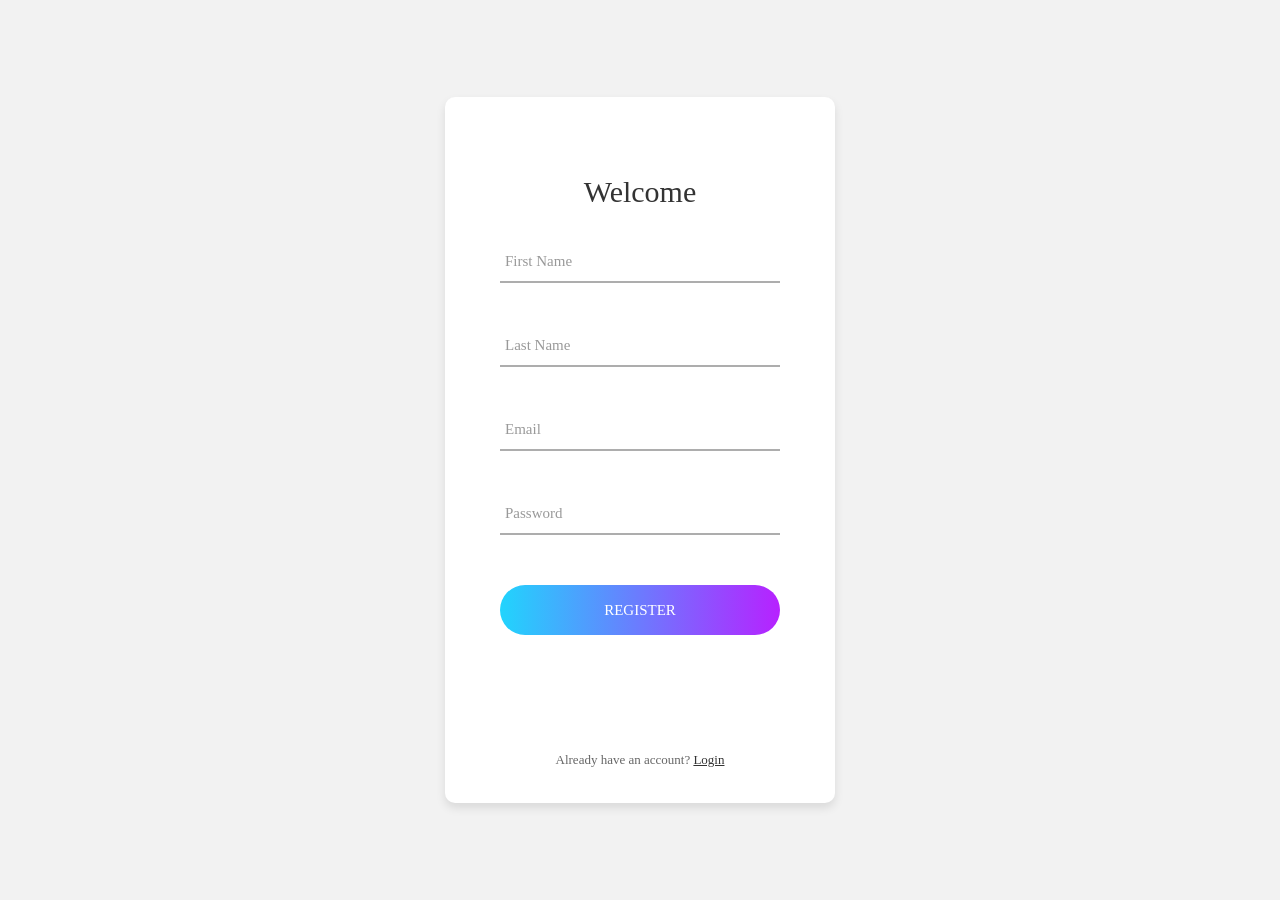
==== register.html @ 4827db9a "update" ====
<!DOCTYPE html>
<html lang="en">
<head>
	<title>Job Management System</title>
	<meta charset="UTF-8">
	<meta name="viewport" content="width=device-width, initial-scale=1">
<!--===============================================================================================-->
	<link rel="stylesheet" type="text/css" href="vendor/bootstrap/css/bootstrap.min.css">
<!--===============================================================================================-->
	<link rel="stylesheet" type="text/css" href="fonts/font-awesome-4.7.0/css/font-awesome.min.css">
<!--===============================================================================================-->
	<link rel="stylesheet" type="text/css" href="fonts/iconic/css/material-design-iconic-font.min.css">
<!--===============================================================================================-->
	<link rel="stylesheet" type="text/css" href="vendor/animate/animate.css">
<!--===============================================================================================-->	
	<link rel="stylesheet" type="text/css" href="vendor/css-hamburgers/hamburgers.min.css">
<!--===============================================================================================-->
	<link rel="stylesheet" type="text/css" href="vendor/animsition/css/animsition.min.css">
<!--===============================================================================================-->
	<link rel="stylesheet" type="text/css" href="vendor/select2/select2.min.css">
<!--===============================================================================================-->	
	<link rel="stylesheet" type="text/css" href="vendor/daterangepicker/daterangepicker.css">
<!--===============================================================================================-->
	<link rel="stylesheet" type="text/css" href="css/util.css?v=1.0">
	<link rel="stylesheet" type="text/css" href="css/main.css?v=1.0">
<!--===============================================================================================-->
</head>
<body>
	
	<div class="limiter">
		<div class="container-login100">
			<div class="wrap-login100">
				<form class="login100-form validate-form">
					<span class="login100-form-title p-b-26">
						Welcome
					</span>

                    <div class="wrap-input100 validate-input" data-validate = "Valid First Name is: John">
						<input class="input100" type="text" name="fname">
						<span class="focus-input100" data-placeholder="First Name"></span>
					</div>
                    <div class="wrap-input100 validate-input" data-validate = "Valid Last Name is: Doe">
						<input class="input100" type="text" name="lname">
						<span class="focus-input100" data-placeholder="Last Name"></span>
					</div>

					<div class="wrap-input100 validate-input" data-validate = "Valid email is: john.doe@email.com">
						<input class="input100" type="text" name="email">
						<span class="focus-input100" data-placeholder="Email"></span>
					</div>

					<div class="wrap-input100 validate-input" data-validate="Enter password">
						<span class="btn-show-pass">
							<i class="zmdi zmdi-eye"></i>
						</span>
						<input class="input100" type="password" name="pass">
						<span class="focus-input100" data-placeholder="Password"></span>
					</div>

					<div class="container-login100-form-btn">
						<div class="wrap-login100-form-btn">
							<div class="login100-form-bgbtn"></div>
							<button class="login100-form-btn">
								Register
							</button>
						</div>
					</div>

					<div class="text-center p-t-115">
						<span class="txt1">
							Already have an account?
						</span>

						<a class="txt2" href="index.html">
							Login
						</a>
					</div>
				</form>
			</div>
		</div>
	</div>
	

	<div id="dropDownSelect1"></div>
	
<!--===============================================================================================-->
	<script src="vendor/jquery/jquery-3.2.1.min.js"></script>
<!--===============================================================================================-->
	<script src="vendor/animsition/js/animsition.min.js"></script>
<!--===============================================================================================-->
	<script src="vendor/bootstrap/js/popper.js"></script>
	<script src="vendor/bootstrap/js/bootstrap.min.js"></script>
<!--===============================================================================================-->
	<script src="vendor/select2/select2.min.js"></script>
<!--===============================================================================================-->
	<script src="vendor/daterangepicker/moment.min.js"></script>
	<script src="vendor/daterangepicker/daterangepicker.js"></script>
<!--===============================================================================================-->
	<script src="vendor/countdowntime/countdowntime.js"></script>
<!--===============================================================================================-->
	<script src="js/main.js"></script>

</body>
</html>
---- css/util.css ----
/*[ FONT SIZE ]
///////////////////////////////////////////////////////////
*/
.fs-1 {font-size: 1px;}
.fs-2 {font-size: 2px;}
.fs-3 {font-size: 3px;}
.fs-4 {font-size: 4px;}
.fs-5 {font-size: 5px;}
.fs-6 {font-size: 6px;}
.fs-7 {font-size: 7px;}
.fs-8 {font-size: 8px;}
.fs-9 {font-size: 9px;}
.fs-10 {font-size: 10px;}
.fs-11 {font-size: 11px;}
.fs-12 {font-size: 12px;}
.fs-13 {font-size: 13px;}
.fs-14 {font-size: 14px;}
.fs-15 {font-size: 15px;}
.fs-16 {font-size: 16px;}
.fs-17 {font-size: 17px;}
.fs-18 {font-size: 18px;}
.fs-19 {font-size: 19px;}
.fs-20 {font-size: 20px;}
.fs-21 {font-size: 21px;}
.fs-22 {font-size: 22px;}
.fs-23 {font-size: 23px;}
.fs-24 {font-size: 24px;}
.fs-25 {font-size: 25px;}
.fs-26 {font-size: 26px;}
.fs-27 {font-size: 27px;}
.fs-28 {font-size: 28px;}
.fs-29 {font-size: 29px;}
.fs-30 {font-size: 30px;}
.fs-31 {font-size: 31px;}
.fs-32 {font-size: 32px;}
.fs-33 {font-size: 33px;}
.fs-34 {font-size: 34px;}
.fs-35 {font-size: 35px;}
.fs-36 {font-size: 36px;}
.fs-37 {font-size: 37px;}
.fs-38 {font-size: 38px;}
.fs-39 {font-size: 39px;}
.fs-40 {font-size: 40px;}
.fs-41 {font-size: 41px;}
.fs-42 {font-size: 42px;}
.fs-43 {font-size: 43px;}
.fs-44 {font-size: 44px;}
.fs-45 {font-size: 45px;}
.fs-46 {font-size: 46px;}
.fs-47 {font-size: 47px;}
.fs-48 {font-size: 48px;}
.fs-49 {font-size: 49px;}
.fs-50 {font-size: 50px;}
.fs-51 {font-size: 51px;}
.fs-52 {font-size: 52px;}
.fs-53 {font-size: 53px;}
.fs-54 {font-size: 54px;}
.fs-55 {font-size: 55px;}
.fs-56 {font-size: 56px;}
.fs-57 {font-size: 57px;}
.fs-58 {font-size: 58px;}
.fs-59 {font-size: 59px;}
.fs-60 {font-size: 60px;}
.fs-61 {font-size: 61px;}
.fs-62 {font-size: 62px;}
.fs-63 {font-size: 63px;}
.fs-64 {font-size: 64px;}
.fs-65 {font-size: 65px;}
.fs-66 {font-size: 66px;}
.fs-67 {font-size: 67px;}
.fs-68 {font-size: 68px;}
.fs-69 {font-size: 69px;}
.fs-70 {font-size: 70px;}
.fs-71 {font-size: 71px;}
.fs-72 {font-size: 72px;}
.fs-73 {font-size: 73px;}
.fs-74 {font-size: 74px;}
.fs-75 {font-size: 75px;}
.fs-76 {font-size: 76px;}
.fs-77 {font-size: 77px;}
.fs-78 {font-size: 78px;}
.fs-79 {font-size: 79px;}
.fs-80 {font-size: 80px;}
.fs-81 {font-size: 81px;}
.fs-82 {font-size: 82px;}
.fs-83 {font-size: 83px;}
.fs-84 {font-size: 84px;}
.fs-85 {font-size: 85px;}
.fs-86 {font-size: 86px;}
.fs-87 {font-size: 87px;}
.fs-88 {font-size: 88px;}
.fs-89 {font-size: 89px;}
.fs-90 {font-size: 90px;}
.fs-91 {font-size: 91px;}
.fs-92 {font-size: 92px;}
.fs-93 {font-size: 93px;}
.fs-94 {font-size: 94px;}
.fs-95 {font-size: 95px;}
.fs-96 {font-size: 96px;}
.fs-97 {font-size: 97px;}
.fs-98 {font-size: 98px;}
.fs-99 {font-size: 99px;}
.fs-100 {font-size: 100px;}
.fs-101 {font-size: 101px;}
.fs-102 {font-size: 102px;}
.fs-103 {font-size: 103px;}
.fs-104 {font-size: 104px;}
.fs-105 {font-size: 105px;}
.fs-106 {font-size: 106px;}
.fs-107 {font-size: 107px;}
.fs-108 {font-size: 108px;}
.fs-109 {font-size: 109px;}
.fs-110 {font-size: 110px;}
.fs-111 {font-size: 111px;}
.fs-112 {font-size: 112px;}
.fs-113 {font-size: 113px;}
.fs-114 {font-size: 114px;}
.fs-115 {font-size: 115px;}
.fs-116 {font-size: 116px;}
.fs-117 {font-size: 117px;}
.fs-118 {font-size: 118px;}
.fs-119 {font-size: 119px;}
.fs-120 {font-size: 120px;}
.fs-121 {font-size: 121px;}
.fs-122 {font-size: 122px;}
.fs-123 {font-size: 123px;}
.fs-124 {font-size: 124px;}
.fs-125 {font-size: 125px;}
.fs-126 {font-size: 126px;}
.fs-127 {font-size: 127px;}
.fs-128 {font-size: 128px;}
.fs-129 {font-size: 129px;}
.fs-130 {font-size: 130px;}
.fs-131 {font-size: 131px;}
.fs-132 {font-size: 132px;}
.fs-133 {font-size: 133px;}
.fs-134 {font-size: 134px;}
.fs-135 {font-size: 135px;}
.fs-136 {font-size: 136px;}
.fs-137 {font-size: 137px;}
.fs-138 {font-size: 138px;}
.fs-139 {font-size: 139px;}
.fs-140 {font-size: 140px;}
.fs-141 {font-size: 141px;}
.fs-142 {font-size: 142px;}
.fs-143 {font-size: 143px;}
.fs-144 {font-size: 144px;}
.fs-145 {font-size: 145px;}
.fs-146 {font-size: 146px;}
.fs-147 {font-size: 147px;}
.fs-148 {font-size: 148px;}
.fs-149 {font-size: 149px;}
.fs-150 {font-size: 150px;}
.fs-151 {font-size: 151px;}
.fs-152 {font-size: 152px;}
.fs-153 {font-size: 153px;}
.fs-154 {font-size: 154px;}
.fs-155 {font-size: 155px;}
.fs-156 {font-size: 156px;}
.fs-157 {font-size: 157px;}
.fs-158 {font-size: 158px;}
.fs-159 {font-size: 159px;}
.fs-160 {font-size: 160px;}
.fs-161 {font-size: 161px;}
.fs-162 {font-size: 162px;}
.fs-163 {font-size: 163px;}
.fs-164 {font-size: 164px;}
.fs-165 {font-size: 165px;}
.fs-166 {font-size: 166px;}
.fs-167 {font-size: 167px;}
.fs-168 {font-size: 168px;}
.fs-169 {font-size: 169px;}
.fs-170 {font-size: 170px;}
.fs-171 {font-size: 171px;}
.fs-172 {font-size: 172px;}
.fs-173 {font-size: 173px;}
.fs-174 {font-size: 174px;}
.fs-175 {font-size: 175px;}
.fs-176 {font-size: 176px;}
.fs-177 {font-size: 177px;}
.fs-178 {font-size: 178px;}
.fs-179 {font-size: 179px;}
.fs-180 {font-size: 180px;}
.fs-181 {font-size: 181px;}
.fs-182 {font-size: 182px;}
.fs-183 {font-size: 183px;}
.fs-184 {font-size: 184px;}
.fs-185 {font-size: 185px;}
.fs-186 {font-size: 186px;}
.fs-187 {font-size: 187px;}
.fs-188 {font-size: 188px;}
.fs-189 {font-size: 189px;}
.fs-190 {font-size: 190px;}
.fs-191 {font-size: 191px;}
.fs-192 {font-size: 192px;}
.fs-193 {font-size: 193px;}
.fs-194 {font-size: 194px;}
.fs-195 {font-size: 195px;}
.fs-196 {font-size: 196px;}
.fs-197 {font-size: 197px;}
.fs-198 {font-size: 198px;}
.fs-199 {font-size: 199px;}
.fs-200 {font-size: 200px;}

/*[ PADDING ]
///////////////////////////////////////////////////////////
*/
.p-t-0 {padding-top: 0px;}
.p-t-1 {padding-top: 1px;}
.p-t-2 {padding-top: 2px;}
.p-t-3 {padding-top: 3px;}
.p-t-4 {padding-top: 4px;}
.p-t-5 {padding-top: 5px;}
.p-t-6 {padding-top: 6px;}
.p-t-7 {padding-top: 7px;}
.p-t-8 {padding-top: 8px;}
.p-t-9 {padding-top: 9px;}
.p-t-10 {padding-top: 10px;}
.p-t-11 {padding-top: 11px;}
.p-t-12 {padding-top: 12px;}
.p-t-13 {padding-top: 13px;}
.p-t-14 {padding-top: 14px;}
.p-t-15 {padding-top: 15px;}
.p-t-16 {padding-top: 16px;}
.p-t-17 {padding-top: 17px;}
.p-t-18 {padding-top: 18px;}
.p-t-19 {padding-top: 19px;}
.p-t-20 {padding-top: 20px;}
.p-t-21 {padding-top: 21px;}
.p-t-22 {padding-top: 22px;}
.p-t-23 {padding-top: 23px;}
.p-t-24 {padding-top: 24px;}
.p-t-25 {padding-top: 25px;}
.p-t-26 {padding-top: 26px;}
.p-t-27 {padding-top: 27px;}
.p-t-28 {padding-top: 28px;}
.p-t-29 {padding-top: 29px;}
.p-t-30 {padding-top: 30px;}
.p-t-31 {padding-top: 31px;}
.p-t-32 {padding-top: 32px;}
.p-t-33 {padding-top: 33px;}
.p-t-34 {padding-top: 34px;}
.p-t-35 {padding-top: 35px;}
.p-t-36 {padding-top: 36px;}
.p-t-37 {padding-top: 37px;}
.p-t-38 {padding-top: 38px;}
.p-t-39 {padding-top: 39px;}
.p-t-40 {padding-top: 40px;}
.p-t-41 {padding-top: 41px;}
.p-t-42 {padding-top: 42px;}
.p-t-43 {padding-top: 43px;}
.p-t-44 {padding-top: 44px;}
.p-t-45 {padding-top: 45px;}
.p-t-46 {padding-top: 46px;}
.p-t-47 {padding-top: 47px;}
.p-t-48 {padding-top: 48px;}
.p-t-49 {padding-top: 49px;}
.p-t-50 {padding-top: 50px;}
.p-t-51 {padding-top: 51px;}
.p-t-52 {padding-top: 52px;}
.p-t-53 {padding-top: 53px;}
.p-t-54 {padding-top: 54px;}
.p-t-55 {padding-top: 55px;}
.p-t-56 {padding-top: 56px;}
.p-t-57 {padding-top: 57px;}
.p-t-58 {padding-top: 58px;}
.p-t-59 {padding-top: 59px;}
.p-t-60 {padding-top: 60px;}
.p-t-61 {padding-top: 61px;}
.p-t-62 {padding-top: 62px;}
.p-t-63 {padding-top: 63px;}
.p-t-64 {padding-top: 64px;}
.p-t-65 {padding-top: 65px;}
.p-t-66 {padding-top: 66px;}
.p-t-67 {padding-top: 67px;}
.p-t-68 {padding-top: 68px;}
.p-t-69 {padding-top: 69px;}
.p-t-70 {padding-top: 70px;}
.p-t-71 {padding-top: 71px;}
.p-t-72 {padding-top: 72px;}
.p-t-73 {padding-top: 73px;}
.p-t-74 {padding-top: 74px;}
.p-t-75 {padding-top: 75px;}
.p-t-76 {padding-top: 76px;}
.p-t-77 {padding-top: 77px;}
.p-t-78 {padding-top: 78px;}
.p-t-79 {padding-top: 79px;}
.p-t-80 {padding-top: 80px;}
.p-t-81 {padding-top: 81px;}
.p-t-82 {padding-top: 82px;}
.p-t-83 {padding-top: 83px;}
.p-t-84 {padding-top: 84px;}
.p-t-85 {padding-top: 85px;}
.p-t-86 {padding-top: 86px;}
.p-t-87 {padding-top: 87px;}
.p-t-88 {padding-top: 88px;}
.p-t-89 {padding-top: 89px;}
.p-t-90 {padding-top: 90px;}
.p-t-91 {padding-top: 91px;}
.p-t-92 {padding-top: 92px;}
.p-t-93 {padding-top: 93px;}
.p-t-94 {padding-top: 94px;}
.p-t-95 {padding-top: 95px;}
.p-t-96 {padding-top: 96px;}
.p-t-97 {padding-top: 97px;}
.p-t-98 {padding-top: 98px;}
.p-t-99 {padding-top: 99px;}
.p-t-100 {padding-top: 100px;}
.p-t-101 {padding-top: 101px;}
.p-t-102 {padding-top: 102px;}
.p-t-103 {padding-top: 103px;}
.p-t-104 {padding-top: 104px;}
.p-t-105 {padding-top: 105px;}
.p-t-106 {padding-top: 106px;}
.p-t-107 {padding-top: 107px;}
.p-t-108 {padding-top: 108px;}
.p-t-109 {padding-top: 109px;}
.p-t-110 {padding-top: 110px;}
.p-t-111 {padding-top: 111px;}
.p-t-112 {padding-top: 112px;}
.p-t-113 {padding-top: 113px;}
.p-t-114 {padding-top: 114px;}
.p-t-115 {padding-top: 115px;}
.p-t-116 {padding-top: 116px;}
.p-t-117 {padding-top: 117px;}
.p-t-118 {padding-top: 118px;}
.p-t-119 {padding-top: 119px;}
.p-t-120 {padding-top: 120px;}
.p-t-121 {padding-top: 121px;}
.p-t-122 {padding-top: 122px;}
.p-t-123 {padding-top: 123px;}
.p-t-124 {padding-top: 124px;}
.p-t-125 {padding-top: 125px;}
.p-t-126 {padding-top: 126px;}
.p-t-127 {padding-top: 127px;}
.p-t-128 {padding-top: 128px;}
.p-t-129 {padding-top: 129px;}
.p-t-130 {padding-top: 130px;}
.p-t-131 {padding-top: 131px;}
.p-t-132 {padding-top: 132px;}
.p-t-133 {padding-top: 133px;}
.p-t-134 {padding-top: 134px;}
.p-t-135 {padding-top: 135px;}
.p-t-136 {padding-top: 136px;}
.p-t-137 {padding-top: 137px;}
.p-t-138 {padding-top: 138px;}
.p-t-139 {padding-top: 139px;}
.p-t-140 {padding-top: 140px;}
.p-t-141 {padding-top: 141px;}
.p-t-142 {padding-top: 142px;}
.p-t-143 {padding-top: 143px;}
.p-t-144 {padding-top: 144px;}
.p-t-145 {padding-top: 145px;}
.p-t-146 {padding-top: 146px;}
.p-t-147 {padding-top: 147px;}
.p-t-148 {padding-top: 148px;}
.p-t-149 {padding-top: 149px;}
.p-t-150 {padding-top: 150px;}
.p-t-151 {padding-top: 151px;}
.p-t-152 {padding-top: 152px;}
.p-t-153 {padding-top: 153px;}
.p-t-154 {padding-top: 154px;}
.p-t-155 {padding-top: 155px;}
.p-t-156 {padding-top: 156px;}
.p-t-157 {padding-top: 157px;}
.p-t-158 {padding-top: 158px;}
.p-t-159 {padding-top: 159px;}
.p-t-160 {padding-top: 160px;}
.p-t-161 {padding-top: 161px;}
.p-t-162 {padding-top: 162px;}
.p-t-163 {padding-top: 163px;}
.p-t-164 {padding-top: 164px;}
.p-t-165 {padding-top: 165px;}
.p-t-166 {padding-top: 166px;}
.p-t-167 {padding-top: 167px;}
.p-t-168 {padding-top: 168px;}
.p-t-169 {padding-top: 169px;}
.p-t-170 {padding-top: 170px;}
.p-t-171 {padding-top: 171px;}
.p-t-172 {padding-top: 172px;}
.p-t-173 {padding-top: 173px;}
.p-t-174 {padding-top: 174px;}
.p-t-175 {padding-top: 175px;}
.p-t-176 {padding-top: 176px;}
.p-t-177 {padding-top: 177px;}
.p-t-178 {padding-top: 178px;}
.p-t-179 {padding-top: 179px;}
.p-t-180 {padding-top: 180px;}
.p-t-181 {padding-top: 181px;}
.p-t-182 {padding-top: 182px;}
.p-t-183 {padding-top: 183px;}
.p-t-184 {padding-top: 184px;}
.p-t-185 {padding-top: 185px;}
.p-t-186 {padding-top: 186px;}
.p-t-187 {padding-top: 187px;}
.p-t-188 {padding-top: 188px;}
.p-t-189 {padding-top: 189px;}
.p-t-190 {padding-top: 190px;}
.p-t-191 {padding-top: 191px;}
.p-t-192 {padding-top: 192px;}
.p-t-193 {padding-top: 193px;}
.p-t-194 {padding-top: 194px;}
.p-t-195 {padding-top: 195px;}
.p-t-196 {padding-top: 196px;}
.p-t-197 {padding-top: 197px;}
.p-t-198 {padding-top: 198px;}
.p-t-199 {padding-top: 199px;}
.p-t-200 {padding-top: 200px;}
.p-t-201 {padding-top: 201px;}
.p-t-202 {padding-top: 202px;}
.p-t-203 {padding-top: 203px;}
.p-t-204 {padding-top: 204px;}
.p-t-205 {padding-top: 205px;}
.p-t-206 {padding-top: 206px;}
.p-t-207 {padding-top: 207px;}
.p-t-208 {padding-top: 208px;}
.p-t-209 {padding-top: 209px;}
.p-t-210 {padding-top: 210px;}
.p-t-211 {padding-top: 211px;}
.p-t-212 {padding-top: 212px;}
.p-t-213 {padding-top: 213px;}
.p-t-214 {padding-top: 214px;}
.p-t-215 {padding-top: 215px;}
.p-t-216 {padding-top: 216px;}
.p-t-217 {padding-top: 217px;}
.p-t-218 {padding-top: 218px;}
.p-t-219 {padding-top: 219px;}
.p-t-220 {padding-top: 220px;}
.p-t-221 {padding-top: 221px;}
.p-t-222 {padding-top: 222px;}
.p-t-223 {padding-top: 223px;}
.p-t-224 {padding-top: 224px;}
.p-t-225 {padding-top: 225px;}
.p-t-226 {padding-top: 226px;}
.p-t-227 {padding-top: 227px;}
.p-t-228 {padding-top: 228px;}
.p-t-229 {padding-top: 229px;}
.p-t-230 {padding-top: 230px;}
.p-t-231 {padding-top: 231px;}
.p-t-232 {padding-top: 232px;}
.p-t-233 {padding-top: 233px;}
.p-t-234 {padding-top: 234px;}
.p-t-235 {padding-top: 235px;}
.p-t-236 {padding-top: 236px;}
.p-t-237 {padding-top: 237px;}
.p-t-238 {padding-top: 238px;}
.p-t-239 {padding-top: 239px;}
.p-t-240 {padding-top: 240px;}
.p-t-241 {padding-top: 241px;}
.p-t-242 {padding-top: 242px;}
.p-t-243 {padding-top: 243px;}
.p-t-244 {padding-top: 244px;}
.p-t-245 {padding-top: 245px;}
.p-t-246 {padding-top: 246px;}
.p-t-247 {padding-top: 247px;}
.p-t-248 {padding-top: 248px;}
.p-t-249 {padding-top: 249px;}
.p-t-250 {padding-top: 250px;}
.p-b-0 {padding-bottom: 0px;}
.p-b-1 {padding-bottom: 1px;}
.p-b-2 {padding-bottom: 2px;}
.p-b-3 {padding-bottom: 3px;}
.p-b-4 {padding-bottom: 4px;}
.p-b-5 {padding-bottom: 5px;}
.p-b-6 {padding-bottom: 6px;}
.p-b-7 {padding-bottom: 7px;}
.p-b-8 {padding-bottom: 8px;}
.p-b-9 {padding-bottom: 9px;}
.p-b-10 {padding-bottom: 10px;}
.p-b-11 {padding-bottom: 11px;}
.p-b-12 {padding-bottom: 12px;}
.p-b-13 {padding-bottom: 13px;}
.p-b-14 {padding-bottom: 14px;}
.p-b-15 {padding-bottom: 15px;}
.p-b-16 {padding-bottom: 16px;}
.p-b-17 {padding-bottom: 17px;}
.p-b-18 {padding-bottom: 18px;}
.p-b-19 {padding-bottom: 19px;}
.p-b-20 {padding-bottom: 20px;}
.p-b-21 {padding-bottom: 21px;}
.p-b-22 {padding-bottom: 22px;}
.p-b-23 {padding-bottom: 23px;}
.p-b-24 {padding-bottom: 24px;}
.p-b-25 {padding-bottom: 25px;}
.p-b-26 {padding-bottom: 26px;}
.p-b-27 {padding-bottom: 27px;}
.p-b-28 {padding-bottom: 28px;}
.p-b-29 {padding-bottom: 29px;}
.p-b-30 {padding-bottom: 30px;}
.p-b-31 {padding-bottom: 31px;}
.p-b-32 {padding-bottom: 32px;}
.p-b-33 {padding-bottom: 33px;}
.p-b-34 {padding-bottom: 34px;}
.p-b-35 {padding-bottom: 35px;}
.p-b-36 {padding-bottom: 36px;}
.p-b-37 {padding-bottom: 37px;}
.p-b-38 {padding-bottom: 38px;}
.p-b-39 {padding-bottom: 39px;}
.p-b-40 {padding-bottom: 40px;}
.p-b-41 {padding-bottom: 41px;}
.p-b-42 {padding-bottom: 42px;}
.p-b-43 {padding-bottom: 43px;}
.p-b-44 {padding-bottom: 44px;}
.p-b-45 {padding-bottom: 45px;}
.p-b-46 {padding-bottom: 46px;}
.p-b-47 {padding-bottom: 47px;}
.p-b-48 {padding-bottom: 48px;}
.p-b-49 {padding-bottom: 49px;}
.p-b-50 {padding-bottom: 50px;}
.p-b-51 {padding-bottom: 51px;}
.p-b-52 {padding-bottom: 52px;}
.p-b-53 {padding-bottom: 53px;}
.p-b-54 {padding-bottom: 54px;}
.p-b-55 {padding-bottom: 55px;}
.p-b-56 {padding-bottom: 56px;}
.p-b-57 {padding-bottom: 57px;}
.p-b-58 {padding-bottom: 58px;}
.p-b-59 {padding-bottom: 59px;}
.p-b-60 {padding-bottom: 60px;}
.p-b-61 {padding-bottom: 61px;}
.p-b-62 {padding-bottom: 62px;}
.p-b-63 {padding-bottom: 63px;}
.p-b-64 {padding-bottom: 64px;}
.p-b-65 {padding-bottom: 65px;}
.p-b-66 {padding-bottom: 66px;}
.p-b-67 {padding-bottom: 67px;}
.p-b-68 {padding-bottom: 68px;}
.p-b-69 {padding-bottom: 69px;}
.p-b-70 {padding-bottom: 70px;}
.p-b-71 {padding-bottom: 71px;}
.p-b-72 {padding-bottom: 72px;}
.p-b-73 {padding-bottom: 73px;}
.p-b-74 {padding-bottom: 74px;}
.p-b-75 {padding-bottom: 75px;}
.p-b-76 {padding-bottom: 76px;}
.p-b-77 {padding-bottom: 77px;}
.p-b-78 {padding-bottom: 78px;}
.p-b-79 {padding-bottom: 79px;}
.p-b-80 {padding-bottom: 80px;}
.p-b-81 {padding-bottom: 81px;}
.p-b-82 {padding-bottom: 82px;}
.p-b-83 {padding-bottom: 83px;}
.p-b-84 {padding-bottom: 84px;}
.p-b-85 {padding-bottom: 85px;}
.p-b-86 {padding-bottom: 86px;}
.p-b-87 {padding-bottom: 87px;}
.p-b-88 {padding-bottom: 88px;}
.p-b-89 {padding-bottom: 89px;}
.p-b-90 {padding-bottom: 90px;}
.p-b-91 {padding-bottom: 91px;}
.p-b-92 {padding-bottom: 92px;}
.p-b-93 {padding-bottom: 93px;}
.p-b-94 {padding-bottom: 94px;}
.p-b-95 {padding-bottom: 95px;}
.p-b-96 {padding-bottom: 96px;}
.p-b-97 {padding-bottom: 97px;}
.p-b-98 {padding-bottom: 98px;}
.p-b-99 {padding-bottom: 99px;}
.p-b-100 {padding-bottom: 100px;}
.p-b-101 {padding-bottom: 101px;}
.p-b-102 {padding-bottom: 102px;}
.p-b-103 {padding-bottom: 103px;}
.p-b-104 {padding-bottom: 104px;}
.p-b-105 {padding-bottom: 105px;}
.p-b-106 {padding-bottom: 106px;}
.p-b-107 {padding-bottom: 107px;}
.p-b-108 {padding-bottom: 108px;}
.p-b-109 {padding-bottom: 109px;}
.p-b-110 {padding-bottom: 110px;}
.p-b-111 {padding-bottom: 111px;}
.p-b-112 {padding-bottom: 112px;}
.p-b-113 {padding-bottom: 113px;}
.p-b-114 {padding-bottom: 114px;}
.p-b-115 {padding-bottom: 115px;}
.p-b-116 {padding-bottom: 116px;}
.p-b-117 {padding-bottom: 117px;}
.p-b-118 {padding-bottom: 118px;}
.p-b-119 {padding-bottom: 119px;}
.p-b-120 {padding-bottom: 120px;}
.p-b-121 {padding-bottom: 121px;}
.p-b-122 {padding-bottom: 122px;}
.p-b-123 {padding-bottom: 123px;}
.p-b-124 {padding-bottom: 124px;}
.p-b-125 {padding-bottom: 125px;}
.p-b-126 {padding-bottom: 126px;}
.p-b-127 {padding-bottom: 127px;}
.p-b-128 {padding-bottom: 128px;}
.p-b-129 {padding-bottom: 129px;}
.p-b-130 {padding-bottom: 130px;}
.p-b-131 {padding-bottom: 131px;}
.p-b-132 {padding-bottom: 132px;}
.p-b-133 {padding-bottom: 133px;}
.p-b-134 {padding-bottom: 134px;}
.p-b-135 {padding-bottom: 135px;}
.p-b-136 {padding-bottom: 136px;}
.p-b-137 {padding-bottom: 137px;}
.p-b-138 {padding-bottom: 138px;}
.p-b-139 {padding-bottom: 139px;}
.p-b-140 {padding-bottom: 140px;}
.p-b-141 {padding-bottom: 141px;}
.p-b-142 {padding-bottom: 142px;}
.p-b-143 {padding-bottom: 143px;}
.p-b-144 {padding-bottom: 144px;}
.p-b-145 {padding-bottom: 145px;}
.p-b-146 {padding-bottom: 146px;}
.p-b-147 {padding-bottom: 147px;}
.p-b-148 {padding-bottom: 148px;}
.p-b-149 {padding-bottom: 149px;}
.p-b-150 {padding-bottom: 150px;}
.p-b-151 {padding-bottom: 151px;}
.p-b-152 {padding-bottom: 152px;}
.p-b-153 {padding-bottom: 153px;}
.p-b-154 {padding-bottom: 154px;}
.p-b-155 {padding-bottom: 155px;}
.p-b-156 {padding-bottom: 156px;}
.p-b-157 {padding-bottom: 157px;}
.p-b-158 {padding-bottom: 158px;}
.p-b-159 {padding-bottom: 159px;}
.p-b-160 {padding-bottom: 160px;}
.p-b-161 {padding-bottom: 161px;}
.p-b-162 {padding-bottom: 162px;}
.p-b-163 {padding-bottom: 163px;}
.p-b-164 {padding-bottom: 164px;}
.p-b-165 {padding-bottom: 165px;}
.p-b-166 {padding-bottom: 166px;}
.p-b-167 {padding-bottom: 167px;}
.p-b-168 {padding-bottom: 168px;}
.p-b-169 {padding-bottom: 169px;}
.p-b-170 {padding-bottom: 170px;}
.p-b-171 {padding-bottom: 171px;}
.p-b-172 {padding-bottom: 172px;}
.p-b-173 {padding-bottom: 173px;}
.p-b-174 {padding-bottom: 174px;}
.p-b-175 {padding-bottom: 175px;}
.p-b-176 {padding-bottom: 176px;}
.p-b-177 {padding-bottom: 177px;}
.p-b-178 {padding-bottom: 178px;}
.p-b-179 {padding-bottom: 179px;}
.p-b-180 {padding-bottom: 180px;}
.p-b-181 {padding-bottom: 181px;}
.p-b-182 {padding-bottom: 182px;}
.p-b-183 {padding-bottom: 183px;}
.p-b-184 {padding-bottom: 184px;}
.p-b-185 {padding-bottom: 185px;}
.p-b-186 {padding-bottom: 186px;}
.p-b-187 {padding-bottom: 187px;}
.p-b-188 {padding-bottom: 188px;}
.p-b-189 {padding-bottom: 189px;}
.p-b-190 {padding-bottom: 190px;}
.p-b-191 {padding-bottom: 191px;}
.p-b-192 {padding-bottom: 192px;}
.p-b-193 {padding-bottom: 193px;}
.p-b-194 {padding-bottom: 194px;}
.p-b-195 {padding-bottom: 195px;}
.p-b-196 {padding-bottom: 196px;}
.p-b-197 {padding-bottom: 197px;}
.p-b-198 {padding-bottom: 198px;}
.p-b-199 {padding-bottom: 199px;}
.p-b-200 {padding-bottom: 200px;}
.p-b-201 {padding-bottom: 201px;}
.p-b-202 {padding-bottom: 202px;}
.p-b-203 {padding-bottom: 203px;}
.p-b-204 {padding-bottom: 204px;}
.p-b-205 {padding-bottom: 205px;}
.p-b-206 {padding-bottom: 206px;}
.p-b-207 {padding-bottom: 207px;}
.p-b-208 {padding-bottom: 208px;}
.p-b-209 {padding-bottom: 209px;}
.p-b-210 {padding-bottom: 210px;}
.p-b-211 {padding-bottom: 211px;}
.p-b-212 {padding-bottom: 212px;}
.p-b-213 {padding-bottom: 213px;}
.p-b-214 {padding-bottom: 214px;}
.p-b-215 {padding-bottom: 215px;}
.p-b-216 {padding-bottom: 216px;}
.p-b-217 {padding-bottom: 217px;}
.p-b-218 {padding-bottom: 218px;}
.p-b-219 {padding-bottom: 219px;}
.p-b-220 {padding-bottom: 220px;}
.p-b-221 {padding-bottom: 221px;}
.p-b-222 {padding-bottom: 222px;}
.p-b-223 {padding-bottom: 223px;}
.p-b-224 {padding-bottom: 224px;}
.p-b-225 {padding-bottom: 225px;}
.p-b-226 {padding-bottom: 226px;}
.p-b-227 {padding-bottom: 227px;}
.p-b-228 {padding-bottom: 228px;}
.p-b-229 {padding-bottom: 229px;}
.p-b-230 {padding-bottom: 230px;}
.p-b-231 {padding-bottom: 231px;}
.p-b-232 {padding-bottom: 232px;}
.p-b-233 {padding-bottom: 233px;}
.p-b-234 {padding-bottom: 234px;}
.p-b-235 {padding-bottom: 235px;}
.p-b-236 {padding-bottom: 236px;}
.p-b-237 {padding-bottom: 237px;}
.p-b-238 {padding-bottom: 238px;}
.p-b-239 {padding-bottom: 239px;}
.p-b-240 {padding-bottom: 240px;}
.p-b-241 {padding-bottom: 241px;}
.p-b-242 {padding-bottom: 242px;}
.p-b-243 {padding-bottom: 243px;}
.p-b-244 {padding-bottom: 244px;}
.p-b-245 {padding-bottom: 245px;}
.p-b-246 {padding-bottom: 246px;}
.p-b-247 {padding-bottom: 247px;}
.p-b-248 {padding-bottom: 248px;}
.p-b-249 {padding-bottom: 249px;}
.p-b-250 {padding-bottom: 250px;}
.p-l-0 {padding-left: 0px;}
.p-l-1 {padding-left: 1px;}
.p-l-2 {padding-left: 2px;}
.p-l-3 {padding-left: 3px;}
.p-l-4 {padding-left: 4px;}
.p-l-5 {padding-left: 5px;}
.p-l-6 {padding-left: 6px;}
.p-l-7 {padding-left: 7px;}
.p-l-8 {padding-left: 8px;}
.p-l-9 {padding-left: 9px;}
.p-l-10 {padding-left: 10px;}
.p-l-11 {padding-left: 11px;}
.p-l-12 {padding-left: 12px;}
.p-l-13 {padding-left: 13px;}
.p-l-14 {padding-left: 14px;}
.p-l-15 {padding-left: 15px;}
.p-l-16 {padding-left: 16px;}
.p-l-17 {padding-left: 17px;}
.p-l-18 {padding-left: 18px;}
.p-l-19 {padding-left: 19px;}
.p-l-20 {padding-left: 20px;}
.p-l-21 {padding-left: 21px;}
.p-l-22 {padding-left: 22px;}
.p-l-23 {padding-left: 23px;}
.p-l-24 {padding-left: 24px;}
.p-l-25 {padding-left: 25px;}
.p-l-26 {padding-left: 26px;}
.p-l-27 {padding-left: 27px;}
.p-l-28 {padding-left: 28px;}
.p-l-29 {padding-left: 29px;}
.p-l-30 {padding-left: 30px;}
.p-l-31 {padding-left: 31px;}
.p-l-32 {padding-left: 32px;}
.p-l-33 {padding-left: 33px;}
.p-l-34 {padding-left: 34px;}
.p-l-35 {padding-left: 35px;}
.p-l-36 {padding-left: 36px;}
.p-l-37 {padding-left: 37px;}
.p-l-38 {padding-left: 38px;}
.p-l-39 {padding-left: 39px;}
.p-l-40 {padding-left: 40px;}
.p-l-41 {padding-left: 41px;}
.p-l-42 {padding-left: 42px;}
.p-l-43 {padding-left: 43px;}
.p-l-44 {padding-left: 44px;}
.p-l-45 {padding-left: 45px;}
.p-l-46 {padding-left: 46px;}
.p-l-47 {padding-left: 47px;}
.p-l-48 {padding-left: 48px;}
.p-l-49 {padding-left: 49px;}
.p-l-50 {padding-left: 50px;}
.p-l-51 {padding-left: 51px;}
.p-l-52 {padding-left: 52px;}
.p-l-53 {padding-left: 53px;}
.p-l-54 {padding-left: 54px;}
.p-l-55 {padding-left: 55px;}
.p-l-56 {padding-left: 56px;}
.p-l-57 {padding-left: 57px;}
.p-l-58 {padding-left: 58px;}
.p-l-59 {padding-left: 59px;}
.p-l-60 {padding-left: 60px;}
.p-l-61 {padding-left: 61px;}
.p-l-62 {padding-left: 62px;}
.p-l-63 {padding-left: 63px;}
.p-l-64 {padding-left: 64px;}
.p-l-65 {padding-left: 65px;}
.p-l-66 {padding-left: 66px;}
.p-l-67 {padding-left: 67px;}
.p-l-68 {padding-left: 68px;}
.p-l-69 {padding-left: 69px;}
.p-l-70 {padding-left: 70px;}
.p-l-71 {padding-left: 71px;}
.p-l-72 {padding-left: 72px;}
.p-l-73 {padding-left: 73px;}
.p-l-74 {padding-left: 74px;}
.p-l-75 {padding-left: 75px;}
.p-l-76 {padding-left: 76px;}
.p-l-77 {padding-left: 77px;}
.p-l-78 {padding-left: 78px;}
.p-l-79 {padding-left: 79px;}
.p-l-80 {padding-left: 80px;}
.p-l-81 {padding-left: 81px;}
.p-l-82 {padding-left: 82px;}
.p-l-83 {padding-left: 83px;}
.p-l-84 {padding-left: 84px;}
.p-l-85 {padding-left: 85px;}
.p-l-86 {padding-left: 86px;}
.p-l-87 {padding-left: 87px;}
.p-l-88 {padding-left: 88px;}
.p-l-89 {padding-left: 89px;}
.p-l-90 {padding-left: 90px;}
.p-l-91 {padding-left: 91px;}
.p-l-92 {padding-left: 92px;}
.p-l-93 {padding-left: 93px;}
.p-l-94 {padding-left: 94px;}
.p-l-95 {padding-left: 95px;}
.p-l-96 {padding-left: 96px;}
.p-l-97 {padding-left: 97px;}
.p-l-98 {padding-left: 98px;}
.p-l-99 {padding-left: 99px;}
.p-l-100 {padding-left: 100px;}
.p-l-101 {padding-left: 101px;}
.p-l-102 {padding-left: 102px;}
.p-l-103 {padding-left: 103px;}
.p-l-104 {padding-left: 104px;}
.p-l-105 {padding-left: 105px;}
.p-l-106 {padding-left: 106px;}
.p-l-107 {padding-left: 107px;}
.p-l-108 {padding-left: 108px;}
.p-l-109 {padding-left: 109px;}
.p-l-110 {padding-left: 110px;}
.p-l-111 {padding-left: 111px;}
.p-l-112 {padding-left: 112px;}
.p-l-113 {padding-left: 113px;}
.p-l-114 {padding-left: 114px;}
.p-l-115 {padding-left: 115px;}
.p-l-116 {padding-left: 116px;}
.p-l-117 {padding-left: 117px;}
.p-l-118 {padding-left: 118px;}
.p-l-119 {padding-left: 119px;}
.p-l-120 {padding-left: 120px;}
.p-l-121 {padding-left: 121px;}
.p-l-122 {padding-left: 122px;}
.p-l-123 {padding-left: 123px;}
.p-l-124 {padding-left: 124px;}
.p-l-125 {padding-left: 125px;}
.p-l-126 {padding-left: 126px;}
.p-l-127 {padding-left: 127px;}
.p-l-128 {padding-left: 128px;}
.p-l-129 {padding-left: 129px;}
.p-l-130 {padding-left: 130px;}
.p-l-131 {padding-left: 131px;}
.p-l-132 {padding-left: 132px;}
.p-l-133 {padding-left: 133px;}
.p-l-134 {padding-left: 134px;}
.p-l-135 {padding-left: 135px;}
.p-l-136 {padding-left: 136px;}
.p-l-137 {padding-left: 137px;}
.p-l-138 {padding-left: 138px;}
.p-l-139 {padding-left: 139px;}
.p-l-140 {padding-left: 140px;}
.p-l-141 {padding-left: 141px;}
.p-l-142 {padding-left: 142px;}
.p-l-143 {padding-left: 143px;}
.p-l-144 {padding-left: 144px;}
.p-l-145 {padding-left: 145px;}
.p-l-146 {padding-left: 146px;}
.p-l-147 {padding-left: 147px;}
.p-l-148 {padding-left: 148px;}
.p-l-149 {padding-left: 149px;}
.p-l-150 {padding-left: 150px;}
.p-l-151 {padding-left: 151px;}
.p-l-152 {padding-left: 152px;}
.p-l-153 {padding-left: 153px;}
.p-l-154 {padding-left: 154px;}
.p-l-155 {padding-left: 155px;}
.p-l-156 {padding-left: 156px;}
.p-l-157 {padding-left: 157px;}
.p-l-158 {padding-left: 158px;}
.p-l-159 {padding-left: 159px;}
.p-l-160 {padding-left: 160px;}
.p-l-161 {padding-left: 161px;}
.p-l-162 {padding-left: 162px;}
.p-l-163 {padding-left: 163px;}
.p-l-164 {padding-left: 164px;}
.p-l-165 {padding-left: 165px;}
.p-l-166 {padding-left: 166px;}
.p-l-167 {padding-left: 167px;}
.p-l-168 {padding-left: 168px;}
.p-l-169 {padding-left: 169px;}
.p-l-170 {padding-left: 170px;}
.p-l-171 {padding-left: 171px;}
.p-l-172 {padding-left: 172px;}
.p-l-173 {padding-left: 173px;}
.p-l-174 {padding-left: 174px;}
.p-l-175 {padding-left: 175px;}
.p-l-176 {padding-left: 176px;}
.p-l-177 {padding-left: 177px;}
.p-l-178 {padding-left: 178px;}
.p-l-179 {padding-left: 179px;}
.p-l-180 {padding-left: 180px;}
.p-l-181 {padding-left: 181px;}
.p-l-182 {padding-left: 182px;}
.p-l-183 {padding-left: 183px;}
.p-l-184 {padding-left: 184px;}
.p-l-185 {padding-left: 185px;}
.p-l-186 {padding-left: 186px;}
.p-l-187 {padding-left: 187px;}
.p-l-188 {padding-left: 188px;}
.p-l-189 {padding-left: 189px;}
.p-l-190 {padding-left: 190px;}
.p-l-191 {padding-left: 191px;}
.p-l-192 {padding-left: 192px;}
.p-l-193 {padding-left: 193px;}
.p-l-194 {padding-left: 194px;}
.p-l-195 {padding-left: 195px;}
.p-l-196 {padding-left: 196px;}
.p-l-197 {padding-left: 197px;}
.p-l-198 {padding-left: 198px;}
.p-l-199 {padding-left: 199px;}
.p-l-200 {padding-left: 200px;}
.p-l-201 {padding-left: 201px;}
.p-l-202 {padding-left: 202px;}
.p-l-203 {padding-left: 203px;}
.p-l-204 {padding-left: 204px;}
.p-l-205 {padding-left: 205px;}
.p-l-206 {padding-left: 206px;}
.p-l-207 {padding-left: 207px;}
.p-l-208 {padding-left: 208px;}
.p-l-209 {padding-left: 209px;}
.p-l-210 {padding-left: 210px;}
.p-l-211 {padding-left: 211px;}
.p-l-212 {padding-left: 212px;}
.p-l-213 {padding-left: 213px;}
.p-l-214 {padding-left: 214px;}
.p-l-215 {padding-left: 215px;}
.p-l-216 {padding-left: 216px;}
.p-l-217 {padding-left: 217px;}
.p-l-218 {padding-left: 218px;}
.p-l-219 {padding-left: 219px;}
.p-l-220 {padding-left: 220px;}
.p-l-221 {padding-left: 221px;}
.p-l-222 {padding-left: 222px;}
.p-l-223 {padding-left: 223px;}
.p-l-224 {padding-left: 224px;}
.p-l-225 {padding-left: 225px;}
.p-l-226 {padding-left: 226px;}
.p-l-227 {padding-left: 227px;}
.p-l-228 {padding-left: 228px;}
.p-l-229 {padding-left: 229px;}
.p-l-230 {padding-left: 230px;}
.p-l-231 {padding-left: 231px;}
.p-l-232 {padding-left: 232px;}
.p-l-233 {padding-left: 233px;}
.p-l-234 {padding-left: 234px;}
.p-l-235 {padding-left: 235px;}
.p-l-236 {padding-left: 236px;}
.p-l-237 {padding-left: 237px;}
.p-l-238 {padding-left: 238px;}
.p-l-239 {padding-left: 239px;}
.p-l-240 {padding-left: 240px;}
.p-l-241 {padding-left: 241px;}
.p-l-242 {padding-left: 242px;}
.p-l-243 {padding-left: 243px;}
.p-l-244 {padding-left: 244px;}
.p-l-245 {padding-left: 245px;}
.p-l-246 {padding-left: 246px;}
.p-l-247 {padding-left: 247px;}
.p-l-248 {padding-left: 248px;}
.p-l-249 {padding-left: 249px;}
.p-l-250 {padding-left: 250px;}
.p-r-0 {padding-right: 0px;}
.p-r-1 {padding-right: 1px;}
.p-r-2 {padding-right: 2px;}
.p-r-3 {padding-right: 3px;}
.p-r-4 {padding-right: 4px;}
.p-r-5 {padding-right: 5px;}
.p-r-6 {padding-right: 6px;}
.p-r-7 {padding-right: 7px;}
.p-r-8 {padding-right: 8px;}
.p-r-9 {padding-right: 9px;}
.p-r-10 {padding-right: 10px;}
.p-r-11 {padding-right: 11px;}
.p-r-12 {padding-right: 12px;}
.p-r-13 {padding-right: 13px;}
.p-r-14 {padding-right: 14px;}
.p-r-15 {padding-right: 15px;}
.p-r-16 {padding-right: 16px;}
.p-r-17 {padding-right: 17px;}
.p-r-18 {padding-right: 18px;}
.p-r-19 {padding-right: 19px;}
.p-r-20 {padding-right: 20px;}
.p-r-21 {padding-right: 21px;}
.p-r-22 {padding-right: 22px;}
.p-r-23 {padding-right: 23px;}
.p-r-24 {padding-right: 24px;}
.p-r-25 {padding-right: 25px;}
.p-r-26 {padding-right: 26px;}
.p-r-27 {padding-right: 27px;}
.p-r-28 {padding-right: 28px;}
.p-r-29 {padding-right: 29px;}
.p-r-30 {padding-right: 30px;}
.p-r-31 {padding-right: 31px;}
.p-r-32 {padding-right: 32px;}
.p-r-33 {padding-right: 33px;}
.p-r-34 {padding-right: 34px;}
.p-r-35 {padding-right: 35px;}
.p-r-36 {padding-right: 36px;}
.p-r-37 {padding-right: 37px;}
.p-r-38 {padding-right: 38px;}
.p-r-39 {padding-right: 39px;}
.p-r-40 {padding-right: 40px;}
.p-r-41 {padding-right: 41px;}
.p-r-42 {padding-right: 42px;}
.p-r-43 {padding-right: 43px;}
.p-r-44 {padding-right: 44px;}
.p-r-45 {padding-right: 45px;}
.p-r-46 {padding-right: 46px;}
.p-r-47 {padding-right: 47px;}
.p-r-48 {padding-right: 48px;}
.p-r-49 {padding-right: 49px;}
.p-r-50 {padding-right: 50px;}
.p-r-51 {padding-right: 51px;}
.p-r-52 {padding-right: 52px;}
.p-r-53 {padding-right: 53px;}
.p-r-54 {padding-right: 54px;}
.p-r-55 {padding-right: 55px;}
.p-r-56 {padding-right: 56px;}
.p-r-57 {padding-right: 57px;}
.p-r-58 {padding-right: 58px;}
.p-r-59 {padding-right: 59px;}
.p-r-60 {padding-right: 60px;}
.p-r-61 {padding-right: 61px;}
.p-r-62 {padding-right: 62px;}
.p-r-63 {padding-right: 63px;}
.p-r-64 {padding-right: 64px;}
.p-r-65 {padding-right: 65px;}
.p-r-66 {padding-right: 66px;}
.p-r-67 {padding-right: 67px;}
.p-r-68 {padding-right: 68px;}
.p-r-69 {padding-right: 69px;}
.p-r-70 {padding-right: 70px;}
.p-r-71 {padding-right: 71px;}
.p-r-72 {padding-right: 72px;}
.p-r-73 {padding-right: 73px;}
.p-r-74 {padding-right: 74px;}
.p-r-75 {padding-right: 75px;}
.p-r-76 {padding-right: 76px;}
.p-r-77 {padding-right: 77px;}
.p-r-78 {padding-right: 78px;}
.p-r-79 {padding-right: 79px;}
.p-r-80 {padding-right: 80px;}
.p-r-81 {padding-right: 81px;}
.p-r-82 {padding-right: 82px;}
.p-r-83 {padding-right: 83px;}
.p-r-84 {padding-right: 84px;}
.p-r-85 {padding-right: 85px;}
.p-r-86 {padding-right: 86px;}
.p-r-87 {padding-right: 87px;}
.p-r-88 {padding-right: 88px;}
.p-r-89 {padding-right: 89px;}
.p-r-90 {padding-right: 90px;}
.p-r-91 {padding-right: 91px;}
.p-r-92 {padding-right: 92px;}
.p-r-93 {padding-right: 93px;}
.p-r-94 {padding-right: 94px;}
.p-r-95 {padding-right: 95px;}
.p-r-96 {padding-right: 96px;}
.p-r-97 {padding-right: 97px;}
.p-r-98 {padding-right: 98px;}
.p-r-99 {padding-right: 99px;}
.p-r-100 {padding-right: 100px;}
.p-r-101 {padding-right: 101px;}
.p-r-102 {padding-right: 102px;}
.p-r-103 {padding-right: 103px;}
.p-r-104 {padding-right: 104px;}
.p-r-105 {padding-right: 105px;}
.p-r-106 {padding-right: 106px;}
.p-r-107 {padding-right: 107px;}
.p-r-108 {padding-right: 108px;}
.p-r-109 {padding-right: 109px;}
.p-r-110 {padding-right: 110px;}
.p-r-111 {padding-right: 111px;}
.p-r-112 {padding-right: 112px;}
.p-r-113 {padding-right: 113px;}
.p-r-114 {padding-right: 114px;}
.p-r-115 {padding-right: 115px;}
.p-r-116 {padding-right: 116px;}
.p-r-117 {padding-right: 117px;}
.p-r-118 {padding-right: 118px;}
.p-r-119 {padding-right: 119px;}
.p-r-120 {padding-right: 120px;}
.p-r-121 {padding-right: 121px;}
.p-r-122 {padding-right: 122px;}
.p-r-123 {padding-right: 123px;}
.p-r-124 {padding-right: 124px;}
.p-r-125 {padding-right: 125px;}
.p-r-126 {padding-right: 126px;}
.p-r-127 {padding-right: 127px;}
.p-r-128 {padding-right: 128px;}
.p-r-129 {padding-right: 129px;}
.p-r-130 {padding-right: 130px;}
.p-r-131 {padding-right: 131px;}
.p-r-132 {padding-right: 132px;}
.p-r-133 {padding-right: 133px;}
.p-r-134 {padding-right: 134px;}
.p-r-135 {padding-right: 135px;}
.p-r-136 {padding-right: 136px;}
.p-r-137 {padding-right: 137px;}
.p-r-138 {padding-right: 138px;}
.p-r-139 {padding-right: 139px;}
.p-r-140 {padding-right: 140px;}
.p-r-141 {padding-right: 141px;}
.p-r-142 {padding-right: 142px;}
.p-r-143 {padding-right: 143px;}
.p-r-144 {padding-right: 144px;}
.p-r-145 {padding-right: 145px;}
.p-r-146 {padding-right: 146px;}
.p-r-147 {padding-right: 147px;}
.p-r-148 {padding-right: 148px;}
.p-r-149 {padding-right: 149px;}
.p-r-150 {padding-right: 150px;}
.p-r-151 {padding-right: 151px;}
.p-r-152 {padding-right: 152px;}
.p-r-153 {padding-right: 153px;}
.p-r-154 {padding-right: 154px;}
.p-r-155 {padding-right: 155px;}
.p-r-156 {padding-right: 156px;}
.p-r-157 {padding-right: 157px;}
.p-r-158 {padding-right: 158px;}
.p-r-159 {padding-right: 159px;}
.p-r-160 {padding-right: 160px;}
.p-r-161 {padding-right: 161px;}
.p-r-162 {padding-right: 162px;}
.p-r-163 {padding-right: 163px;}
.p-r-164 {padding-right: 164px;}
.p-r-165 {padding-right: 165px;}
.p-r-166 {padding-right: 166px;}
.p-r-167 {padding-right: 167px;}
.p-r-168 {padding-right: 168px;}
.p-r-169 {padding-right: 169px;}
.p-r-170 {padding-right: 170px;}
.p-r-171 {padding-right: 171px;}
.p-r-172 {padding-right: 172px;}
.p-r-173 {padding-right: 173px;}
.p-r-174 {padding-right: 174px;}
.p-r-175 {padding-right: 175px;}
.p-r-176 {padding-right: 176px;}
.p-r-177 {padding-right: 177px;}
.p-r-178 {padding-right: 178px;}
.p-r-179 {padding-right: 179px;}
.p-r-180 {padding-right: 180px;}
.p-r-181 {padding-right: 181px;}
.p-r-182 {padding-right: 182px;}
.p-r-183 {padding-right: 183px;}
.p-r-184 {padding-right: 184px;}
.p-r-185 {padding-right: 185px;}
.p-r-186 {padding-right: 186px;}
.p-r-187 {padding-right: 187px;}
.p-r-188 {padding-right: 188px;}
.p-r-189 {padding-right: 189px;}
.p-r-190 {padding-right: 190px;}
.p-r-191 {padding-right: 191px;}
.p-r-192 {padding-right: 192px;}
.p-r-193 {padding-right: 193px;}
.p-r-194 {padding-right: 194px;}
.p-r-195 {padding-right: 195px;}
.p-r-196 {padding-right: 196px;}
.p-r-197 {padding-right: 197px;}
.p-r-198 {padding-right: 198px;}
.p-r-199 {padding-right: 199px;}
.p-r-200 {padding-right: 200px;}
.p-r-201 {padding-right: 201px;}
.p-r-202 {padding-right: 202px;}
.p-r-203 {padding-right: 203px;}
.p-r-204 {padding-right: 204px;}
.p-r-205 {padding-right: 205px;}
.p-r-206 {padding-right: 206px;}
.p-r-207 {padding-right: 207px;}
.p-r-208 {padding-right: 208px;}
.p-r-209 {padding-right: 209px;}
.p-r-210 {padding-right: 210px;}
.p-r-211 {padding-right: 211px;}
.p-r-212 {padding-right: 212px;}
.p-r-213 {padding-right: 213px;}
.p-r-214 {padding-right: 214px;}
.p-r-215 {padding-right: 215px;}
.p-r-216 {padding-right: 216px;}
.p-r-217 {padding-right: 217px;}
.p-r-218 {padding-right: 218px;}
.p-r-219 {padding-right: 219px;}
.p-r-220 {padding-right: 220px;}
.p-r-221 {padding-right: 221px;}
.p-r-222 {padding-right: 222px;}
.p-r-223 {padding-right: 223px;}
.p-r-224 {padding-right: 224px;}
.p-r-225 {padding-right: 225px;}
.p-r-226 {padding-right: 226px;}
.p-r-227 {padding-right: 227px;}
.p-r-228 {padding-right: 228px;}
.p-r-229 {padding-right: 229px;}
.p-r-230 {padding-right: 230px;}
.p-r-231 {padding-right: 231px;}
.p-r-232 {padding-right: 232px;}
.p-r-233 {padding-right: 233px;}
.p-r-234 {padding-right: 234px;}
.p-r-235 {padding-right: 235px;}
.p-r-236 {padding-right: 236px;}
.p-r-237 {padding-right: 237px;}
.p-r-238 {padding-right: 238px;}
.p-r-239 {padding-right: 239px;}
.p-r-240 {padding-right: 240px;}
.p-r-241 {padding-right: 241px;}
.p-r-242 {padding-right: 242px;}
.p-r-243 {padding-right: 243px;}
.p-r-244 {padding-right: 244px;}
.p-r-245 {padding-right: 245px;}
.p-r-246 {padding-right: 246px;}
.p-r-247 {padding-right: 247px;}
.p-r-248 {padding-right: 248px;}
.p-r-249 {padding-right: 249px;}
.p-r-250 {padding-right: 250px;}

/*[ MARGIN ]
///////////////////////////////////////////////////////////
*/
.m-t-0 {margin-top: 0px;}
.m-t-1 {margin-top: 1px;}
.m-t-2 {margin-top: 2px;}
.m-t-3 {margin-top: 3px;}
.m-t-4 {margin-top: 4px;}
.m-t-5 {margin-top: 5px;}
.m-t-6 {margin-top: 6px;}
.m-t-7 {margin-top: 7px;}
.m-t-8 {margin-top: 8px;}
.m-t-9 {margin-top: 9px;}
.m-t-10 {margin-top: 10px;}
.m-t-11 {margin-top: 11px;}
.m-t-12 {margin-top: 12px;}
.m-t-13 {margin-top: 13px;}
.m-t-14 {margin-top: 14px;}
.m-t-15 {margin-top: 15px;}
.m-t-16 {margin-top: 16px;}
.m-t-17 {margin-top: 17px;}
.m-t-18 {margin-top: 18px;}
.m-t-19 {margin-top: 19px;}
.m-t-20 {margin-top: 20px;}
.m-t-21 {margin-top: 21px;}
.m-t-22 {margin-top: 22px;}
.m-t-23 {margin-top: 23px;}
.m-t-24 {margin-top: 24px;}
.m-t-25 {margin-top: 25px;}
.m-t-26 {margin-top: 26px;}
.m-t-27 {margin-top: 27px;}
.m-t-28 {margin-top: 28px;}
.m-t-29 {margin-top: 29px;}
.m-t-30 {margin-top: 30px;}
.m-t-31 {margin-top: 31px;}
.m-t-32 {margin-top: 32px;}
.m-t-33 {margin-top: 33px;}
.m-t-34 {margin-top: 34px;}
.m-t-35 {margin-top: 35px;}
.m-t-36 {margin-top: 36px;}
.m-t-37 {margin-top: 37px;}
.m-t-38 {margin-top: 38px;}
.m-t-39 {margin-top: 39px;}
.m-t-40 {margin-top: 40px;}
.m-t-41 {margin-top: 41px;}
.m-t-42 {margin-top: 42px;}
.m-t-43 {margin-top: 43px;}
.m-t-44 {margin-top: 44px;}
.m-t-45 {margin-top: 45px;}
.m-t-46 {margin-top: 46px;}
.m-t-47 {margin-top: 47px;}
.m-t-48 {margin-top: 48px;}
.m-t-49 {margin-top: 49px;}
.m-t-50 {margin-top: 50px;}
.m-t-51 {margin-top: 51px;}
.m-t-52 {margin-top: 52px;}
.m-t-53 {margin-top: 53px;}
.m-t-54 {margin-top: 54px;}
.m-t-55 {margin-top: 55px;}
.m-t-56 {margin-top: 56px;}
.m-t-57 {margin-top: 57px;}
.m-t-58 {margin-top: 58px;}
.m-t-59 {margin-top: 59px;}
.m-t-60 {margin-top: 60px;}
.m-t-61 {margin-top: 61px;}
.m-t-62 {margin-top: 62px;}
.m-t-63 {margin-top: 63px;}
.m-t-64 {margin-top: 64px;}
.m-t-65 {margin-top: 65px;}
.m-t-66 {margin-top: 66px;}
.m-t-67 {margin-top: 67px;}
.m-t-68 {margin-top: 68px;}
.m-t-69 {margin-top: 69px;}
.m-t-70 {margin-top: 70px;}
.m-t-71 {margin-top: 71px;}
.m-t-72 {margin-top: 72px;}
.m-t-73 {margin-top: 73px;}
.m-t-74 {margin-top: 74px;}
.m-t-75 {margin-top: 75px;}
.m-t-76 {margin-top: 76px;}
.m-t-77 {margin-top: 77px;}
.m-t-78 {margin-top: 78px;}
.m-t-79 {margin-top: 79px;}
.m-t-80 {margin-top: 80px;}
.m-t-81 {margin-top: 81px;}
.m-t-82 {margin-top: 82px;}
.m-t-83 {margin-top: 83px;}
.m-t-84 {margin-top: 84px;}
.m-t-85 {margin-top: 85px;}
.m-t-86 {margin-top: 86px;}
.m-t-87 {margin-top: 87px;}
.m-t-88 {margin-top: 88px;}
.m-t-89 {margin-top: 89px;}
.m-t-90 {margin-top: 90px;}
.m-t-91 {margin-top: 91px;}
.m-t-92 {margin-top: 92px;}
.m-t-93 {margin-top: 93px;}
.m-t-94 {margin-top: 94px;}
.m-t-95 {margin-top: 95px;}
.m-t-96 {margin-top: 96px;}
.m-t-97 {margin-top: 97px;}
.m-t-98 {margin-top: 98px;}
.m-t-99 {margin-top: 99px;}
.m-t-100 {margin-top: 100px;}
.m-t-101 {margin-top: 101px;}
.m-t-102 {margin-top: 102px;}
.m-t-103 {margin-top: 103px;}
.m-t-104 {margin-top: 104px;}
.m-t-105 {margin-top: 105px;}
.m-t-106 {margin-top: 106px;}
.m-t-107 {margin-top: 107px;}
.m-t-108 {margin-top: 108px;}
.m-t-109 {margin-top: 109px;}
.m-t-110 {margin-top: 110px;}
.m-t-111 {margin-top: 111px;}
.m-t-112 {margin-top: 112px;}
.m-t-113 {margin-top: 113px;}
.m-t-114 {margin-top: 114px;}
.m-t-115 {margin-top: 115px;}
.m-t-116 {margin-top: 116px;}
.m-t-117 {margin-top: 117px;}
.m-t-118 {margin-top: 118px;}
.m-t-119 {margin-top: 119px;}
.m-t-120 {margin-top: 120px;}
.m-t-121 {margin-top: 121px;}
.m-t-122 {margin-top: 122px;}
.m-t-123 {margin-top: 123px;}
.m-t-124 {margin-top: 124px;}
.m-t-125 {margin-top: 125px;}
.m-t-126 {margin-top: 126px;}
.m-t-127 {margin-top: 127px;}
.m-t-128 {margin-top: 128px;}
.m-t-129 {margin-top: 129px;}
.m-t-130 {margin-top: 130px;}
.m-t-131 {margin-top: 131px;}
.m-t-132 {margin-top: 132px;}
.m-t-133 {margin-top: 133px;}
.m-t-134 {margin-top: 134px;}
.m-t-135 {margin-top: 135px;}
.m-t-136 {margin-top: 136px;}
.m-t-137 {margin-top: 137px;}
.m-t-138 {margin-top: 138px;}
.m-t-139 {margin-top: 139px;}
.m-t-140 {margin-top: 140px;}
.m-t-141 {margin-top: 141px;}
.m-t-142 {margin-top: 142px;}
.m-t-143 {margin-top: 143px;}
.m-t-144 {margin-top: 144px;}
.m-t-145 {margin-top: 145px;}
.m-t-146 {margin-top: 146px;}
.m-t-147 {margin-top: 147px;}
.m-t-148 {margin-top: 148px;}
.m-t-149 {margin-top: 149px;}
.m-t-150 {margin-top: 150px;}
.m-t-151 {margin-top: 151px;}
.m-t-152 {margin-top: 152px;}
.m-t-153 {margin-top: 153px;}
.m-t-154 {margin-top: 154px;}
.m-t-155 {margin-top: 155px;}
.m-t-156 {margin-top: 156px;}
.m-t-157 {margin-top: 157px;}
.m-t-158 {margin-top: 158px;}
.m-t-159 {margin-top: 159px;}
.m-t-160 {margin-top: 160px;}
.m-t-161 {margin-top: 161px;}
.m-t-162 {margin-top: 162px;}
.m-t-163 {margin-top: 163px;}
.m-t-164 {margin-top: 164px;}
.m-t-165 {margin-top: 165px;}
.m-t-166 {margin-top: 166px;}
.m-t-167 {margin-top: 167px;}
.m-t-168 {margin-top: 168px;}
.m-t-169 {margin-top: 169px;}
.m-t-170 {margin-top: 170px;}
.m-t-171 {margin-top: 171px;}
.m-t-172 {margin-top: 172px;}
.m-t-173 {margin-top: 173px;}
.m-t-174 {margin-top: 174px;}
.m-t-175 {margin-top: 175px;}
.m-t-176 {margin-top: 176px;}
.m-t-177 {margin-top: 177px;}
.m-t-178 {margin-top: 178px;}
.m-t-179 {margin-top: 179px;}
.m-t-180 {margin-top: 180px;}
.m-t-181 {margin-top: 181px;}
.m-t-182 {margin-top: 182px;}
.m-t-183 {margin-top: 183px;}
.m-t-184 {margin-top: 184px;}
.m-t-185 {margin-top: 185px;}
.m-t-186 {margin-top: 186px;}
.m-t-187 {margin-top: 187px;}
.m-t-188 {margin-top: 188px;}
.m-t-189 {margin-top: 189px;}
.m-t-190 {margin-top: 190px;}
.m-t-191 {margin-top: 191px;}
.m-t-192 {margin-top: 192px;}
.m-t-193 {margin-top: 193px;}
.m-t-194 {margin-top: 194px;}
.m-t-195 {margin-top: 195px;}
.m-t-196 {margin-top: 196px;}
.m-t-197 {margin-top: 197px;}
.m-t-198 {margin-top: 198px;}
.m-t-199 {margin-top: 199px;}
.m-t-200 {margin-top: 200px;}
.m-t-201 {margin-top: 201px;}
.m-t-202 {margin-top: 202px;}
.m-t-203 {margin-top: 203px;}
.m-t-204 {margin-top: 204px;}
.m-t-205 {margin-top: 205px;}
.m-t-206 {margin-top: 206px;}
.m-t-207 {margin-top: 207px;}
.m-t-208 {margin-top: 208px;}
.m-t-209 {margin-top: 209px;}
.m-t-210 {margin-top: 210px;}
.m-t-211 {margin-top: 211px;}
.m-t-212 {margin-top: 212px;}
.m-t-213 {margin-top: 213px;}
.m-t-214 {margin-top: 214px;}
.m-t-215 {margin-top: 215px;}
.m-t-216 {margin-top: 216px;}
.m-t-217 {margin-top: 217px;}
.m-t-218 {margin-top: 218px;}
.m-t-219 {margin-top: 219px;}
.m-t-220 {margin-top: 220px;}
.m-t-221 {margin-top: 221px;}
.m-t-222 {margin-top: 222px;}
.m-t-223 {margin-top: 223px;}
.m-t-224 {margin-top: 224px;}
.m-t-225 {margin-top: 225px;}
.m-t-226 {margin-top: 226px;}
.m-t-227 {margin-top: 227px;}
.m-t-228 {margin-top: 228px;}
.m-t-229 {margin-top: 229px;}
.m-t-230 {margin-top: 230px;}
.m-t-231 {margin-top: 231px;}
.m-t-232 {margin-top: 232px;}
.m-t-233 {margin-top: 233px;}
.m-t-234 {margin-top: 234px;}
.m-t-235 {margin-top: 235px;}
.m-t-236 {margin-top: 236px;}
.m-t-237 {margin-top: 237px;}
.m-t-238 {margin-top: 238px;}
.m-t-239 {margin-top: 239px;}
.m-t-240 {margin-top: 240px;}
.m-t-241 {margin-top: 241px;}
.m-t-242 {margin-top: 242px;}
.m-t-243 {margin-top: 243px;}
.m-t-244 {margin-top: 244px;}
.m-t-245 {margin-top: 245px;}
.m-t-246 {margin-top: 246px;}
.m-t-247 {margin-top: 247px;}
.m-t-248 {margin-top: 248px;}
.m-t-249 {margin-top: 249px;}
.m-t-250 {margin-top: 250px;}
.m-b-0 {margin-bottom: 0px;}
.m-b-1 {margin-bottom: 1px;}
.m-b-2 {margin-bottom: 2px;}
.m-b-3 {margin-bottom: 3px;}
.m-b-4 {margin-bottom: 4px;}
.m-b-5 {margin-bottom: 5px;}
.m-b-6 {margin-bottom: 6px;}
.m-b-7 {margin-bottom: 7px;}
.m-b-8 {margin-bottom: 8px;}
.m-b-9 {margin-bottom: 9px;}
.m-b-10 {margin-bottom: 10px;}
.m-b-11 {margin-bottom: 11px;}
.m-b-12 {margin-bottom: 12px;}
.m-b-13 {margin-bottom: 13px;}
.m-b-14 {margin-bottom: 14px;}
.m-b-15 {margin-bottom: 15px;}
.m-b-16 {margin-bottom: 16px;}
.m-b-17 {margin-bottom: 17px;}
.m-b-18 {margin-bottom: 18px;}
.m-b-19 {margin-bottom: 19px;}
.m-b-20 {margin-bottom: 20px;}
.m-b-21 {margin-bottom: 21px;}
.m-b-22 {margin-bottom: 22px;}
.m-b-23 {margin-bottom: 23px;}
.m-b-24 {margin-bottom: 24px;}
.m-b-25 {margin-bottom: 25px;}
.m-b-26 {margin-bottom: 26px;}
.m-b-27 {margin-bottom: 27px;}
.m-b-28 {margin-bottom: 28px;}
.m-b-29 {margin-bottom: 29px;}
.m-b-30 {margin-bottom: 30px;}
.m-b-31 {margin-bottom: 31px;}
.m-b-32 {margin-bottom: 32px;}
.m-b-33 {margin-bottom: 33px;}
.m-b-34 {margin-bottom: 34px;}
.m-b-35 {margin-bottom: 35px;}
.m-b-36 {margin-bottom: 36px;}
.m-b-37 {margin-bottom: 37px;}
.m-b-38 {margin-bottom: 38px;}
.m-b-39 {margin-bottom: 39px;}
.m-b-40 {margin-bottom: 40px;}
.m-b-41 {margin-bottom: 41px;}
.m-b-42 {margin-bottom: 42px;}
.m-b-43 {margin-bottom: 43px;}
.m-b-44 {margin-bottom: 44px;}
.m-b-45 {margin-bottom: 45px;}
.m-b-46 {margin-bottom: 46px;}
.m-b-47 {margin-bottom: 47px;}
.m-b-48 {margin-bottom: 48px;}
.m-b-49 {margin-bottom: 49px;}
.m-b-50 {margin-bottom: 50px;}
.m-b-51 {margin-bottom: 51px;}
.m-b-52 {margin-bottom: 52px;}
.m-b-53 {margin-bottom: 53px;}
.m-b-54 {margin-bottom: 54px;}
.m-b-55 {margin-bottom: 55px;}
.m-b-56 {margin-bottom: 56px;}
.m-b-57 {margin-bottom: 57px;}
.m-b-58 {margin-bottom: 58px;}
.m-b-59 {margin-bottom: 59px;}
.m-b-60 {margin-bottom: 60px;}
.m-b-61 {margin-bottom: 61px;}
.m-b-62 {margin-bottom: 62px;}
.m-b-63 {margin-bottom: 63px;}
.m-b-64 {margin-bottom: 64px;}
.m-b-65 {margin-bottom: 65px;}
.m-b-66 {margin-bottom: 66px;}
.m-b-67 {margin-bottom: 67px;}
.m-b-68 {margin-bottom: 68px;}
.m-b-69 {margin-bottom: 69px;}
.m-b-70 {margin-bottom: 70px;}
.m-b-71 {margin-bottom: 71px;}
.m-b-72 {margin-bottom: 72px;}
.m-b-73 {margin-bottom: 73px;}
.m-b-74 {margin-bottom: 74px;}
.m-b-75 {margin-bottom: 75px;}
.m-b-76 {margin-bottom: 76px;}
.m-b-77 {margin-bottom: 77px;}
.m-b-78 {margin-bottom: 78px;}
.m-b-79 {margin-bottom: 79px;}
.m-b-80 {margin-bottom: 80px;}
.m-b-81 {margin-bottom: 81px;}
.m-b-82 {margin-bottom: 82px;}
.m-b-83 {margin-bottom: 83px;}
.m-b-84 {margin-bottom: 84px;}
.m-b-85 {margin-bottom: 85px;}
.m-b-86 {margin-bottom: 86px;}
.m-b-87 {margin-bottom: 87px;}
.m-b-88 {margin-bottom: 88px;}
.m-b-89 {margin-bottom: 89px;}
.m-b-90 {margin-bottom: 90px;}
.m-b-91 {margin-bottom: 91px;}
.m-b-92 {margin-bottom: 92px;}
.m-b-93 {margin-bottom: 93px;}
.m-b-94 {margin-bottom: 94px;}
.m-b-95 {margin-bottom: 95px;}
.m-b-96 {margin-bottom: 96px;}
.m-b-97 {margin-bottom: 97px;}
.m-b-98 {margin-bottom: 98px;}
.m-b-99 {margin-bottom: 99px;}
.m-b-100 {margin-bottom: 100px;}
.m-b-101 {margin-bottom: 101px;}
.m-b-102 {margin-bottom: 102px;}
.m-b-103 {margin-bottom: 103px;}
.m-b-104 {margin-bottom: 104px;}
.m-b-105 {margin-bottom: 105px;}
.m-b-106 {margin-bottom: 106px;}
.m-b-107 {margin-bottom: 107px;}
.m-b-108 {margin-bottom: 108px;}
.m-b-109 {margin-bottom: 109px;}
.m-b-110 {margin-bottom: 110px;}
.m-b-111 {margin-bottom: 111px;}
.m-b-112 {margin-bottom: 112px;}
.m-b-113 {margin-bottom: 113px;}
.m-b-114 {margin-bottom: 114px;}
.m-b-115 {margin-bottom: 115px;}
.m-b-116 {margin-bottom: 116px;}
.m-b-117 {margin-bottom: 117px;}
.m-b-118 {margin-bottom: 118px;}
.m-b-119 {margin-bottom: 119px;}
.m-b-120 {margin-bottom: 120px;}
.m-b-121 {margin-bottom: 121px;}
.m-b-122 {margin-bottom: 122px;}
.m-b-123 {margin-bottom: 123px;}
.m-b-124 {margin-bottom: 124px;}
.m-b-125 {margin-bottom: 125px;}
.m-b-126 {margin-bottom: 126px;}
.m-b-127 {margin-bottom: 127px;}
.m-b-128 {margin-bottom: 128px;}
.m-b-129 {margin-bottom: 129px;}
.m-b-130 {margin-bottom: 130px;}
.m-b-131 {margin-bottom: 131px;}
.m-b-132 {margin-bottom: 132px;}
.m-b-133 {margin-bottom: 133px;}
.m-b-134 {margin-bottom: 134px;}
.m-b-135 {margin-bottom: 135px;}
.m-b-136 {margin-bottom: 136px;}
.m-b-137 {margin-bottom: 137px;}
.m-b-138 {margin-bottom: 138px;}
.m-b-139 {margin-bottom: 139px;}
.m-b-140 {margin-bottom: 140px;}
.m-b-141 {margin-bottom: 141px;}
.m-b-142 {margin-bottom: 142px;}
.m-b-143 {margin-bottom: 143px;}
.m-b-144 {margin-bottom: 144px;}
.m-b-145 {margin-bottom: 145px;}
.m-b-146 {margin-bottom: 146px;}
.m-b-147 {margin-bottom: 147px;}
.m-b-148 {margin-bottom: 148px;}
.m-b-149 {margin-bottom: 149px;}
.m-b-150 {margin-bottom: 150px;}
.m-b-151 {margin-bottom: 151px;}
.m-b-152 {margin-bottom: 152px;}
.m-b-153 {margin-bottom: 153px;}
.m-b-154 {margin-bottom: 154px;}
.m-b-155 {margin-bottom: 155px;}
.m-b-156 {margin-bottom: 156px;}
.m-b-157 {margin-bottom: 157px;}
.m-b-158 {margin-bottom: 158px;}
.m-b-159 {margin-bottom: 159px;}
.m-b-160 {margin-bottom: 160px;}
.m-b-161 {margin-bottom: 161px;}
.m-b-162 {margin-bottom: 162px;}
.m-b-163 {margin-bottom: 163px;}
.m-b-164 {margin-bottom: 164px;}
.m-b-165 {margin-bottom: 165px;}
.m-b-166 {margin-bottom: 166px;}
.m-b-167 {margin-bottom: 167px;}
.m-b-168 {margin-bottom: 168px;}
.m-b-169 {margin-bottom: 169px;}
.m-b-170 {margin-bottom: 170px;}
.m-b-171 {margin-bottom: 171px;}
.m-b-172 {margin-bottom: 172px;}
.m-b-173 {margin-bottom: 173px;}
.m-b-174 {margin-bottom: 174px;}
.m-b-175 {margin-bottom: 175px;}
.m-b-176 {margin-bottom: 176px;}
.m-b-177 {margin-bottom: 177px;}
.m-b-178 {margin-bottom: 178px;}
.m-b-179 {margin-bottom: 179px;}
.m-b-180 {margin-bottom: 180px;}
.m-b-181 {margin-bottom: 181px;}
.m-b-182 {margin-bottom: 182px;}
.m-b-183 {margin-bottom: 183px;}
.m-b-184 {margin-bottom: 184px;}
.m-b-185 {margin-bottom: 185px;}
.m-b-186 {margin-bottom: 186px;}
.m-b-187 {margin-bottom: 187px;}
.m-b-188 {margin-bottom: 188px;}
.m-b-189 {margin-bottom: 189px;}
.m-b-190 {margin-bottom: 190px;}
.m-b-191 {margin-bottom: 191px;}
.m-b-192 {margin-bottom: 192px;}
.m-b-193 {margin-bottom: 193px;}
.m-b-194 {margin-bottom: 194px;}
.m-b-195 {margin-bottom: 195px;}
.m-b-196 {margin-bottom: 196px;}
.m-b-197 {margin-bottom: 197px;}
.m-b-198 {margin-bottom: 198px;}
.m-b-199 {margin-bottom: 199px;}
.m-b-200 {margin-bottom: 200px;}
.m-b-201 {margin-bottom: 201px;}
.m-b-202 {margin-bottom: 202px;}
.m-b-203 {margin-bottom: 203px;}
.m-b-204 {margin-bottom: 204px;}
.m-b-205 {margin-bottom: 205px;}
.m-b-206 {margin-bottom: 206px;}
.m-b-207 {margin-bottom: 207px;}
.m-b-208 {margin-bottom: 208px;}
.m-b-209 {margin-bottom: 209px;}
.m-b-210 {margin-bottom: 210px;}
.m-b-211 {margin-bottom: 211px;}
.m-b-212 {margin-bottom: 212px;}
.m-b-213 {margin-bottom: 213px;}
.m-b-214 {margin-bottom: 214px;}
.m-b-215 {margin-bottom: 215px;}
.m-b-216 {margin-bottom: 216px;}
.m-b-217 {margin-bottom: 217px;}
.m-b-218 {margin-bottom: 218px;}
.m-b-219 {margin-bottom: 219px;}
.m-b-220 {margin-bottom: 220px;}
.m-b-221 {margin-bottom: 221px;}
.m-b-222 {margin-bottom: 222px;}
.m-b-223 {margin-bottom: 223px;}
.m-b-224 {margin-bottom: 224px;}
.m-b-225 {margin-bottom: 225px;}
.m-b-226 {margin-bottom: 226px;}
.m-b-227 {margin-bottom: 227px;}
.m-b-228 {margin-bottom: 228px;}
.m-b-229 {margin-bottom: 229px;}
.m-b-230 {margin-bottom: 230px;}
.m-b-231 {margin-bottom: 231px;}
.m-b-232 {margin-bottom: 232px;}
.m-b-233 {margin-bottom: 233px;}
.m-b-234 {margin-bottom: 234px;}
.m-b-235 {margin-bottom: 235px;}
.m-b-236 {margin-bottom: 236px;}
.m-b-237 {margin-bottom: 237px;}
.m-b-238 {margin-bottom: 238px;}
.m-b-239 {margin-bottom: 239px;}
.m-b-240 {margin-bottom: 240px;}
.m-b-241 {margin-bottom: 241px;}
.m-b-242 {margin-bottom: 242px;}
.m-b-243 {margin-bottom: 243px;}
.m-b-244 {margin-bottom: 244px;}
.m-b-245 {margin-bottom: 245px;}
.m-b-246 {margin-bottom: 246px;}
.m-b-247 {margin-bottom: 247px;}
.m-b-248 {margin-bottom: 248px;}
.m-b-249 {margin-bottom: 249px;}
.m-b-250 {margin-bottom: 250px;}
.m-l-0 {margin-left: 0px;}
.m-l-1 {margin-left: 1px;}
.m-l-2 {margin-left: 2px;}
.m-l-3 {margin-left: 3px;}
.m-l-4 {margin-left: 4px;}
.m-l-5 {margin-left: 5px;}
.m-l-6 {margin-left: 6px;}
.m-l-7 {margin-left: 7px;}
.m-l-8 {margin-left: 8px;}
.m-l-9 {margin-left: 9px;}
.m-l-10 {margin-left: 10px;}
.m-l-11 {margin-left: 11px;}
.m-l-12 {margin-left: 12px;}
.m-l-13 {margin-left: 13px;}
.m-l-14 {margin-left: 14px;}
.m-l-15 {margin-left: 15px;}
.m-l-16 {margin-left: 16px;}
.m-l-17 {margin-left: 17px;}
.m-l-18 {margin-left: 18px;}
.m-l-19 {margin-left: 19px;}
.m-l-20 {margin-left: 20px;}
.m-l-21 {margin-left: 21px;}
.m-l-22 {margin-left: 22px;}
.m-l-23 {margin-left: 23px;}
.m-l-24 {margin-left: 24px;}
.m-l-25 {margin-left: 25px;}
.m-l-26 {margin-left: 26px;}
.m-l-27 {margin-left: 27px;}
.m-l-28 {margin-left: 28px;}
.m-l-29 {margin-left: 29px;}
.m-l-30 {margin-left: 30px;}
.m-l-31 {margin-left: 31px;}
.m-l-32 {margin-left: 32px;}
.m-l-33 {margin-left: 33px;}
.m-l-34 {margin-left: 34px;}
.m-l-35 {margin-left: 35px;}
.m-l-36 {margin-left: 36px;}
.m-l-37 {margin-left: 37px;}
.m-l-38 {margin-left: 38px;}
.m-l-39 {margin-left: 39px;}
.m-l-40 {margin-left: 40px;}
.m-l-41 {margin-left: 41px;}
.m-l-42 {margin-left: 42px;}
.m-l-43 {margin-left: 43px;}
.m-l-44 {margin-left: 44px;}
.m-l-45 {margin-left: 45px;}
.m-l-46 {margin-left: 46px;}
.m-l-47 {margin-left: 47px;}
.m-l-48 {margin-left: 48px;}
.m-l-49 {margin-left: 49px;}
.m-l-50 {margin-left: 50px;}
.m-l-51 {margin-left: 51px;}
.m-l-52 {margin-left: 52px;}
.m-l-53 {margin-left: 53px;}
.m-l-54 {margin-left: 54px;}
.m-l-55 {margin-left: 55px;}
.m-l-56 {margin-left: 56px;}
.m-l-57 {margin-left: 57px;}
.m-l-58 {margin-left: 58px;}
.m-l-59 {margin-left: 59px;}
.m-l-60 {margin-left: 60px;}
.m-l-61 {margin-left: 61px;}
.m-l-62 {margin-left: 62px;}
.m-l-63 {margin-left: 63px;}
.m-l-64 {margin-left: 64px;}
.m-l-65 {margin-left: 65px;}
.m-l-66 {margin-left: 66px;}
.m-l-67 {margin-left: 67px;}
.m-l-68 {margin-left: 68px;}
.m-l-69 {margin-left: 69px;}
.m-l-70 {margin-left: 70px;}
.m-l-71 {margin-left: 71px;}
.m-l-72 {margin-left: 72px;}
.m-l-73 {margin-left: 73px;}
.m-l-74 {margin-left: 74px;}
.m-l-75 {margin-left: 75px;}
.m-l-76 {margin-left: 76px;}
.m-l-77 {margin-left: 77px;}
.m-l-78 {margin-left: 78px;}
.m-l-79 {margin-left: 79px;}
.m-l-80 {margin-left: 80px;}
.m-l-81 {margin-left: 81px;}
.m-l-82 {margin-left: 82px;}
.m-l-83 {margin-left: 83px;}
.m-l-84 {margin-left: 84px;}
.m-l-85 {margin-left: 85px;}
.m-l-86 {margin-left: 86px;}
.m-l-87 {margin-left: 87px;}
.m-l-88 {margin-left: 88px;}
.m-l-89 {margin-left: 89px;}
.m-l-90 {margin-left: 90px;}
.m-l-91 {margin-left: 91px;}
.m-l-92 {margin-left: 92px;}
.m-l-93 {margin-left: 93px;}
.m-l-94 {margin-left: 94px;}
.m-l-95 {margin-left: 95px;}
.m-l-96 {margin-left: 96px;}
.m-l-97 {margin-left: 97px;}
.m-l-98 {margin-left: 98px;}
.m-l-99 {margin-left: 99px;}
.m-l-100 {margin-left: 100px;}
.m-l-101 {margin-left: 101px;}
.m-l-102 {margin-left: 102px;}
.m-l-103 {margin-left: 103px;}
.m-l-104 {margin-left: 104px;}
.m-l-105 {margin-left: 105px;}
.m-l-106 {margin-left: 106px;}
.m-l-107 {margin-left: 107px;}
.m-l-108 {margin-left: 108px;}
.m-l-109 {margin-left: 109px;}
.m-l-110 {margin-left: 110px;}
.m-l-111 {margin-left: 111px;}
.m-l-112 {margin-left: 112px;}
.m-l-113 {margin-left: 113px;}
.m-l-114 {margin-left: 114px;}
.m-l-115 {margin-left: 115px;}
.m-l-116 {margin-left: 116px;}
.m-l-117 {margin-left: 117px;}
.m-l-118 {margin-left: 118px;}
.m-l-119 {margin-left: 119px;}
.m-l-120 {margin-left: 120px;}
.m-l-121 {margin-left: 121px;}
.m-l-122 {margin-left: 122px;}
.m-l-123 {margin-left: 123px;}
.m-l-124 {margin-left: 124px;}
.m-l-125 {margin-left: 125px;}
.m-l-126 {margin-left: 126px;}
.m-l-127 {margin-left: 127px;}
.m-l-128 {margin-left: 128px;}
.m-l-129 {margin-left: 129px;}
.m-l-130 {margin-left: 130px;}
.m-l-131 {margin-left: 131px;}
.m-l-132 {margin-left: 132px;}
.m-l-133 {margin-left: 133px;}
.m-l-134 {margin-left: 134px;}
.m-l-135 {margin-left: 135px;}
.m-l-136 {margin-left: 136px;}
.m-l-137 {margin-left: 137px;}
.m-l-138 {margin-left: 138px;}
.m-l-139 {margin-left: 139px;}
.m-l-140 {margin-left: 140px;}
.m-l-141 {margin-left: 141px;}
.m-l-142 {margin-left: 142px;}
.m-l-143 {margin-left: 143px;}
.m-l-144 {margin-left: 144px;}
.m-l-145 {margin-left: 145px;}
.m-l-146 {margin-left: 146px;}
.m-l-147 {margin-left: 147px;}
.m-l-148 {margin-left: 148px;}
.m-l-149 {margin-left: 149px;}
.m-l-150 {margin-left: 150px;}
.m-l-151 {margin-left: 151px;}
.m-l-152 {margin-left: 152px;}
.m-l-153 {margin-left: 153px;}
.m-l-154 {margin-left: 154px;}
.m-l-155 {margin-left: 155px;}
.m-l-156 {margin-left: 156px;}
.m-l-157 {margin-left: 157px;}
.m-l-158 {margin-left: 158px;}
.m-l-159 {margin-left: 159px;}
.m-l-160 {margin-left: 160px;}
.m-l-161 {margin-left: 161px;}
.m-l-162 {margin-left: 162px;}
.m-l-163 {margin-left: 163px;}
.m-l-164 {margin-left: 164px;}
.m-l-165 {margin-left: 165px;}
.m-l-166 {margin-left: 166px;}
.m-l-167 {margin-left: 167px;}
.m-l-168 {margin-left: 168px;}
.m-l-169 {margin-left: 169px;}
.m-l-170 {margin-left: 170px;}
.m-l-171 {margin-left: 171px;}
.m-l-172 {margin-left: 172px;}
.m-l-173 {margin-left: 173px;}
.m-l-174 {margin-left: 174px;}
.m-l-175 {margin-left: 175px;}
.m-l-176 {margin-left: 176px;}
.m-l-177 {margin-left: 177px;}
.m-l-178 {margin-left: 178px;}
.m-l-179 {margin-left: 179px;}
.m-l-180 {margin-left: 180px;}
.m-l-181 {margin-left: 181px;}
.m-l-182 {margin-left: 182px;}
.m-l-183 {margin-left: 183px;}
.m-l-184 {margin-left: 184px;}
.m-l-185 {margin-left: 185px;}
.m-l-186 {margin-left: 186px;}
.m-l-187 {margin-left: 187px;}
.m-l-188 {margin-left: 188px;}
.m-l-189 {margin-left: 189px;}
.m-l-190 {margin-left: 190px;}
.m-l-191 {margin-left: 191px;}
.m-l-192 {margin-left: 192px;}
.m-l-193 {margin-left: 193px;}
.m-l-194 {margin-left: 194px;}
.m-l-195 {margin-left: 195px;}
.m-l-196 {margin-left: 196px;}
.m-l-197 {margin-left: 197px;}
.m-l-198 {margin-left: 198px;}
.m-l-199 {margin-left: 199px;}
.m-l-200 {margin-left: 200px;}
.m-l-201 {margin-left: 201px;}
.m-l-202 {margin-left: 202px;}
.m-l-203 {margin-left: 203px;}
.m-l-204 {margin-left: 204px;}
.m-l-205 {margin-left: 205px;}
.m-l-206 {margin-left: 206px;}
.m-l-207 {margin-left: 207px;}
.m-l-208 {margin-left: 208px;}
.m-l-209 {margin-left: 209px;}
.m-l-210 {margin-left: 210px;}
.m-l-211 {margin-left: 211px;}
.m-l-212 {margin-left: 212px;}
.m-l-213 {margin-left: 213px;}
.m-l-214 {margin-left: 214px;}
.m-l-215 {margin-left: 215px;}
.m-l-216 {margin-left: 216px;}
.m-l-217 {margin-left: 217px;}
.m-l-218 {margin-left: 218px;}
.m-l-219 {margin-left: 219px;}
.m-l-220 {margin-left: 220px;}
.m-l-221 {margin-left: 221px;}
.m-l-222 {margin-left: 222px;}
.m-l-223 {margin-left: 223px;}
.m-l-224 {margin-left: 224px;}
.m-l-225 {margin-left: 225px;}
.m-l-226 {margin-left: 226px;}
.m-l-227 {margin-left: 227px;}
.m-l-228 {margin-left: 228px;}
.m-l-229 {margin-left: 229px;}
.m-l-230 {margin-left: 230px;}
.m-l-231 {margin-left: 231px;}
.m-l-232 {margin-left: 232px;}
.m-l-233 {margin-left: 233px;}
.m-l-234 {margin-left: 234px;}
.m-l-235 {margin-left: 235px;}
.m-l-236 {margin-left: 236px;}
.m-l-237 {margin-left: 237px;}
.m-l-238 {margin-left: 238px;}
.m-l-239 {margin-left: 239px;}
.m-l-240 {margin-left: 240px;}
.m-l-241 {margin-left: 241px;}
.m-l-242 {margin-left: 242px;}
.m-l-243 {margin-left: 243px;}
.m-l-244 {margin-left: 244px;}
.m-l-245 {margin-left: 245px;}
.m-l-246 {margin-left: 246px;}
.m-l-247 {margin-left: 247px;}
.m-l-248 {margin-left: 248px;}
.m-l-249 {margin-left: 249px;}
.m-l-250 {margin-left: 250px;}
.m-r-0 {margin-right: 0px;}
.m-r-1 {margin-right: 1px;}
.m-r-2 {margin-right: 2px;}
.m-r-3 {margin-right: 3px;}
.m-r-4 {margin-right: 4px;}
.m-r-5 {margin-right: 5px;}
.m-r-6 {margin-right: 6px;}
.m-r-7 {margin-right: 7px;}
.m-r-8 {margin-right: 8px;}
.m-r-9 {margin-right: 9px;}
.m-r-10 {margin-right: 10px;}
.m-r-11 {margin-right: 11px;}
.m-r-12 {margin-right: 12px;}
.m-r-13 {margin-right: 13px;}
.m-r-14 {margin-right: 14px;}
.m-r-15 {margin-right: 15px;}
.m-r-16 {margin-right: 16px;}
.m-r-17 {margin-right: 17px;}
.m-r-18 {margin-right: 18px;}
.m-r-19 {margin-right: 19px;}
.m-r-20 {margin-right: 20px;}
.m-r-21 {margin-right: 21px;}
.m-r-22 {margin-right: 22px;}
.m-r-23 {margin-right: 23px;}
.m-r-24 {margin-right: 24px;}
.m-r-25 {margin-right: 25px;}
.m-r-26 {margin-right: 26px;}
.m-r-27 {margin-right: 27px;}
.m-r-28 {margin-right: 28px;}
.m-r-29 {margin-right: 29px;}
.m-r-30 {margin-right: 30px;}
.m-r-31 {margin-right: 31px;}
.m-r-32 {margin-right: 32px;}
.m-r-33 {margin-right: 33px;}
.m-r-34 {margin-right: 34px;}
.m-r-35 {margin-right: 35px;}
.m-r-36 {margin-right: 36px;}
.m-r-37 {margin-right: 37px;}
.m-r-38 {margin-right: 38px;}
.m-r-39 {margin-right: 39px;}
.m-r-40 {margin-right: 40px;}
.m-r-41 {margin-right: 41px;}
.m-r-42 {margin-right: 42px;}
.m-r-43 {margin-right: 43px;}
.m-r-44 {margin-right: 44px;}
.m-r-45 {margin-right: 45px;}
.m-r-46 {margin-right: 46px;}
.m-r-47 {margin-right: 47px;}
.m-r-48 {margin-right: 48px;}
.m-r-49 {margin-right: 49px;}
.m-r-50 {margin-right: 50px;}
.m-r-51 {margin-right: 51px;}
.m-r-52 {margin-right: 52px;}
.m-r-53 {margin-right: 53px;}
.m-r-54 {margin-right: 54px;}
.m-r-55 {margin-right: 55px;}
.m-r-56 {margin-right: 56px;}
.m-r-57 {margin-right: 57px;}
.m-r-58 {margin-right: 58px;}
.m-r-59 {margin-right: 59px;}
.m-r-60 {margin-right: 60px;}
.m-r-61 {margin-right: 61px;}
.m-r-62 {margin-right: 62px;}
.m-r-63 {margin-right: 63px;}
.m-r-64 {margin-right: 64px;}
.m-r-65 {margin-right: 65px;}
.m-r-66 {margin-right: 66px;}
.m-r-67 {margin-right: 67px;}
.m-r-68 {margin-right: 68px;}
.m-r-69 {margin-right: 69px;}
.m-r-70 {margin-right: 70px;}
.m-r-71 {margin-right: 71px;}
.m-r-72 {margin-right: 72px;}
.m-r-73 {margin-right: 73px;}
.m-r-74 {margin-right: 74px;}
.m-r-75 {margin-right: 75px;}
.m-r-76 {margin-right: 76px;}
.m-r-77 {margin-right: 77px;}
.m-r-78 {margin-right: 78px;}
.m-r-79 {margin-right: 79px;}
.m-r-80 {margin-right: 80px;}
.m-r-81 {margin-right: 81px;}
.m-r-82 {margin-right: 82px;}
.m-r-83 {margin-right: 83px;}
.m-r-84 {margin-right: 84px;}
.m-r-85 {margin-right: 85px;}
.m-r-86 {margin-right: 86px;}
.m-r-87 {margin-right: 87px;}
.m-r-88 {margin-right: 88px;}
.m-r-89 {margin-right: 89px;}
.m-r-90 {margin-right: 90px;}
.m-r-91 {margin-right: 91px;}
.m-r-92 {margin-right: 92px;}
.m-r-93 {margin-right: 93px;}
.m-r-94 {margin-right: 94px;}
.m-r-95 {margin-right: 95px;}
.m-r-96 {margin-right: 96px;}
.m-r-97 {margin-right: 97px;}
.m-r-98 {margin-right: 98px;}
.m-r-99 {margin-right: 99px;}
.m-r-100 {margin-right: 100px;}
.m-r-101 {margin-right: 101px;}
.m-r-102 {margin-right: 102px;}
.m-r-103 {margin-right: 103px;}
.m-r-104 {margin-right: 104px;}
.m-r-105 {margin-right: 105px;}
.m-r-106 {margin-right: 106px;}
.m-r-107 {margin-right: 107px;}
.m-r-108 {margin-right: 108px;}
.m-r-109 {margin-right: 109px;}
.m-r-110 {margin-right: 110px;}
.m-r-111 {margin-right: 111px;}
.m-r-112 {margin-right: 112px;}
.m-r-113 {margin-right: 113px;}
.m-r-114 {margin-right: 114px;}
.m-r-115 {margin-right: 115px;}
.m-r-116 {margin-right: 116px;}
.m-r-117 {margin-right: 117px;}
.m-r-118 {margin-right: 118px;}
.m-r-119 {margin-right: 119px;}
.m-r-120 {margin-right: 120px;}
.m-r-121 {margin-right: 121px;}
.m-r-122 {margin-right: 122px;}
.m-r-123 {margin-right: 123px;}
.m-r-124 {margin-right: 124px;}
.m-r-125 {margin-right: 125px;}
.m-r-126 {margin-right: 126px;}
.m-r-127 {margin-right: 127px;}
.m-r-128 {margin-right: 128px;}
.m-r-129 {margin-right: 129px;}
.m-r-130 {margin-right: 130px;}
.m-r-131 {margin-right: 131px;}
.m-r-132 {margin-right: 132px;}
.m-r-133 {margin-right: 133px;}
.m-r-134 {margin-right: 134px;}
.m-r-135 {margin-right: 135px;}
.m-r-136 {margin-right: 136px;}
.m-r-137 {margin-right: 137px;}
.m-r-138 {margin-right: 138px;}
.m-r-139 {margin-right: 139px;}
.m-r-140 {margin-right: 140px;}
.m-r-141 {margin-right: 141px;}
.m-r-142 {margin-right: 142px;}
.m-r-143 {margin-right: 143px;}
.m-r-144 {margin-right: 144px;}
.m-r-145 {margin-right: 145px;}
.m-r-146 {margin-right: 146px;}
.m-r-147 {margin-right: 147px;}
.m-r-148 {margin-right: 148px;}
.m-r-149 {margin-right: 149px;}
.m-r-150 {margin-right: 150px;}
.m-r-151 {margin-right: 151px;}
.m-r-152 {margin-right: 152px;}
.m-r-153 {margin-right: 153px;}
.m-r-154 {margin-right: 154px;}
.m-r-155 {margin-right: 155px;}
.m-r-156 {margin-right: 156px;}
.m-r-157 {margin-right: 157px;}
.m-r-158 {margin-right: 158px;}
.m-r-159 {margin-right: 159px;}
.m-r-160 {margin-right: 160px;}
.m-r-161 {margin-right: 161px;}
.m-r-162 {margin-right: 162px;}
.m-r-163 {margin-right: 163px;}
.m-r-164 {margin-right: 164px;}
.m-r-165 {margin-right: 165px;}
.m-r-166 {margin-right: 166px;}
.m-r-167 {margin-right: 167px;}
.m-r-168 {margin-right: 168px;}
.m-r-169 {margin-right: 169px;}
.m-r-170 {margin-right: 170px;}
.m-r-171 {margin-right: 171px;}
.m-r-172 {margin-right: 172px;}
.m-r-173 {margin-right: 173px;}
.m-r-174 {margin-right: 174px;}
.m-r-175 {margin-right: 175px;}
.m-r-176 {margin-right: 176px;}
.m-r-177 {margin-right: 177px;}
.m-r-178 {margin-right: 178px;}
.m-r-179 {margin-right: 179px;}
.m-r-180 {margin-right: 180px;}
.m-r-181 {margin-right: 181px;}
.m-r-182 {margin-right: 182px;}
.m-r-183 {margin-right: 183px;}
.m-r-184 {margin-right: 184px;}
.m-r-185 {margin-right: 185px;}
.m-r-186 {margin-right: 186px;}
.m-r-187 {margin-right: 187px;}
.m-r-188 {margin-right: 188px;}
.m-r-189 {margin-right: 189px;}
.m-r-190 {margin-right: 190px;}
.m-r-191 {margin-right: 191px;}
.m-r-192 {margin-right: 192px;}
.m-r-193 {margin-right: 193px;}
.m-r-194 {margin-right: 194px;}
.m-r-195 {margin-right: 195px;}
.m-r-196 {margin-right: 196px;}
.m-r-197 {margin-right: 197px;}
.m-r-198 {margin-right: 198px;}
.m-r-199 {margin-right: 199px;}
.m-r-200 {margin-right: 200px;}
.m-r-201 {margin-right: 201px;}
.m-r-202 {margin-right: 202px;}
.m-r-203 {margin-right: 203px;}
.m-r-204 {margin-right: 204px;}
.m-r-205 {margin-right: 205px;}
.m-r-206 {margin-right: 206px;}
.m-r-207 {margin-right: 207px;}
.m-r-208 {margin-right: 208px;}
.m-r-209 {margin-right: 209px;}
.m-r-210 {margin-right: 210px;}
.m-r-211 {margin-right: 211px;}
.m-r-212 {margin-right: 212px;}
.m-r-213 {margin-right: 213px;}
.m-r-214 {margin-right: 214px;}
.m-r-215 {margin-right: 215px;}
.m-r-216 {margin-right: 216px;}
.m-r-217 {margin-right: 217px;}
.m-r-218 {margin-right: 218px;}
.m-r-219 {margin-right: 219px;}
.m-r-220 {margin-right: 220px;}
.m-r-221 {margin-right: 221px;}
.m-r-222 {margin-right: 222px;}
.m-r-223 {margin-right: 223px;}
.m-r-224 {margin-right: 224px;}
.m-r-225 {margin-right: 225px;}
.m-r-226 {margin-right: 226px;}
.m-r-227 {margin-right: 227px;}
.m-r-228 {margin-right: 228px;}
.m-r-229 {margin-right: 229px;}
.m-r-230 {margin-right: 230px;}
.m-r-231 {margin-right: 231px;}
.m-r-232 {margin-right: 232px;}
.m-r-233 {margin-right: 233px;}
.m-r-234 {margin-right: 234px;}
.m-r-235 {margin-right: 235px;}
.m-r-236 {margin-right: 236px;}
.m-r-237 {margin-right: 237px;}
.m-r-238 {margin-right: 238px;}
.m-r-239 {margin-right: 239px;}
.m-r-240 {margin-right: 240px;}
.m-r-241 {margin-right: 241px;}
.m-r-242 {margin-right: 242px;}
.m-r-243 {margin-right: 243px;}
.m-r-244 {margin-right: 244px;}
.m-r-245 {margin-right: 245px;}
.m-r-246 {margin-right: 246px;}
.m-r-247 {margin-right: 247px;}
.m-r-248 {margin-right: 248px;}
.m-r-249 {margin-right: 249px;}
.m-r-250 {margin-right: 250px;}
.m-l-r-auto {margin-left: auto;	margin-right: auto;}
.m-l-auto {margin-left: auto;}
.m-r-auto {margin-right: auto;}



/*[ TEXT ]
///////////////////////////////////////////////////////////
*/
/* ------------------------------------ */
.text-white {color: white;}
.text-black {color: black;}

.text-hov-white:hover {color: white;}

/* ------------------------------------ */
.text-up {text-transform: uppercase;}

/* ------------------------------------ */
.text-center {text-align: center;}
.text-left {text-align: left;}
.text-right {text-align: right;}
.text-middle {vertical-align: middle;}

/* ------------------------------------ */
.lh-1-0 {line-height: 1.0;}
.lh-1-1 {line-height: 1.1;}
.lh-1-2 {line-height: 1.2;}
.lh-1-3 {line-height: 1.3;}
.lh-1-4 {line-height: 1.4;}
.lh-1-5 {line-height: 1.5;}
.lh-1-6 {line-height: 1.6;}
.lh-1-7 {line-height: 1.7;}
.lh-1-8 {line-height: 1.8;}
.lh-1-9 {line-height: 1.9;}
.lh-2-0 {line-height: 2.0;}
.lh-2-1 {line-height: 2.1;}
.lh-2-2 {line-height: 2.2;}
.lh-2-3 {line-height: 2.3;}
.lh-2-4 {line-height: 2.4;}
.lh-2-5 {line-height: 2.5;}
.lh-2-6 {line-height: 2.6;}
.lh-2-7 {line-height: 2.7;}
.lh-2-8 {line-height: 2.8;}
.lh-2-9 {line-height: 2.9;}





/*[ SHAPE ]
///////////////////////////////////////////////////////////
*/

/*[ Display ]
-----------------------------------------------------------
*/
.dis-none {display: none;}
.dis-block {display: block;}
.dis-inline {display: inline;}
.dis-inline-block {display: inline-block;}
.dis-flex {
	display: -webkit-box;
	display: -webkit-flex;
	display: -moz-box;
	display: -ms-flexbox;
	display: flex;
}

/*[ Position ]
-----------------------------------------------------------
*/
.pos-relative {position: relative;}
.pos-absolute {position: absolute;}
.pos-fixed {position: fixed;}

/*[ float ]
-----------------------------------------------------------
*/
.float-l {float: left;}
.float-r {float: right;}


/*[ Width & Height ]
-----------------------------------------------------------
*/
.sizefull {
	width: 100%;
	height: 100%;
}
.w-full {width: 100%;}
.h-full {height: 100%;}
.max-w-full {max-width: 100%;}
.max-h-full {max-height: 100%;}
.min-w-full {min-width: 100%;}
.min-h-full {min-height: 100%;}

/*[ Top Bottom Left Right ]
-----------------------------------------------------------
*/
.top-0 {top: 0;}
.bottom-0 {bottom: 0;}
.left-0 {left: 0;}
.right-0 {right: 0;}

.top-auto {top: auto;}
.bottom-auto {bottom: auto;}
.left-auto {left: auto;}
.right-auto {right: auto;}


/*[ Opacity ]
-----------------------------------------------------------
*/
.op-0-0 {opacity: 0;}
.op-0-1 {opacity: 0.1;}
.op-0-2 {opacity: 0.2;}
.op-0-3 {opacity: 0.3;}
.op-0-4 {opacity: 0.4;}
.op-0-5 {opacity: 0.5;}
.op-0-6 {opacity: 0.6;}
.op-0-7 {opacity: 0.7;}
.op-0-8 {opacity: 0.8;}
.op-0-9 {opacity: 0.9;}
.op-1-0 {opacity: 1;}

/*[ Background ]
-----------------------------------------------------------
*/
.bgwhite {background-color: white;}
.bgblack {background-color: black;}



/*[ Wrap Picture ]
-----------------------------------------------------------
*/
.wrap-pic-w img {width: 100%;}
.wrap-pic-max-w img {max-width: 100%;}

/* ------------------------------------ */
.wrap-pic-h img {height: 100%;}
.wrap-pic-max-h img {max-height: 100%;}

/* ------------------------------------ */
.wrap-pic-cir {
	border-radius: 50%;
	overflow: hidden;
}
.wrap-pic-cir img {
	width: 100%;
}



/*[ Hover ]
-----------------------------------------------------------
*/
.hov-pointer:hover {cursor: pointer;}

/* ------------------------------------ */
.hov-img-zoom {
	display: block;
	overflow: hidden;
}
.hov-img-zoom img{
	width: 100%;
	-webkit-transition: all 0.6s;
    -o-transition: all 0.6s;
    -moz-transition: all 0.6s;
    transition: all 0.6s;
}
.hov-img-zoom:hover img {
	-webkit-transform: scale(1.1);
  	-moz-transform: scale(1.1);
  	-ms-transform: scale(1.1);
  	-o-transform: scale(1.1);
	transform: scale(1.1);
}



/*[  ]
-----------------------------------------------------------
*/
.bo-cir {border-radius: 50%;}

.of-hidden {overflow: hidden;}

.visible-false {visibility: hidden;}
.visible-true {visibility: visible;}




/*[ Transition ]
-----------------------------------------------------------
*/
.trans-0-1 {
	-webkit-transition: all 0.1s;
    -o-transition: all 0.1s;
    -moz-transition: all 0.1s;
    transition: all 0.1s;
}
.trans-0-2 {
	-webkit-transition: all 0.2s;
    -o-transition: all 0.2s;
    -moz-transition: all 0.2s;
    transition: all 0.2s;
}
.trans-0-3 {
	-webkit-transition: all 0.3s;
    -o-transition: all 0.3s;
    -moz-transition: all 0.3s;
    transition: all 0.3s;
}
.trans-0-4 {
	-webkit-transition: all 0.4s;
    -o-transition: all 0.4s;
    -moz-transition: all 0.4s;
    transition: all 0.4s;
}
.trans-0-5 {
	-webkit-transition: all 0.5s;
    -o-transition: all 0.5s;
    -moz-transition: all 0.5s;
    transition: all 0.5s;
}
.trans-0-6 {
	-webkit-transition: all 0.6s;
    -o-transition: all 0.6s;
    -moz-transition: all 0.6s;
    transition: all 0.6s;
}
.trans-0-9 {
	-webkit-transition: all 0.9s;
    -o-transition: all 0.9s;
    -moz-transition: all 0.9s;
    transition: all 0.9s;
}
.trans-1-0 {
	-webkit-transition: all 1s;
    -o-transition: all 1s;
    -moz-transition: all 1s;
    transition: all 1s;
}



/*[ Layout ]
///////////////////////////////////////////////////////////
*/

/*[ Flex ]
-----------------------------------------------------------
*/
/* ------------------------------------ */
.flex-w {
	display: -webkit-box;
	display: -webkit-flex;
	display: -moz-box;
	display: -ms-flexbox;
	display: flex;
	-webkit-flex-wrap: wrap;
	-moz-flex-wrap: wrap;
	-ms-flex-wrap: wrap;
	-o-flex-wrap: wrap;
	flex-wrap: wrap;
}

/* ------------------------------------ */
.flex-l {
	display: -webkit-box;
	display: -webkit-flex;
	display: -moz-box;
	display: -ms-flexbox;
	display: flex;
	justify-content: flex-start;
}

.flex-r {
	display: -webkit-box;
	display: -webkit-flex;
	display: -moz-box;
	display: -ms-flexbox;
	display: flex;
	justify-content: flex-end;
}

.flex-c {
	display: -webkit-box;
	display: -webkit-flex;
	display: -moz-box;
	display: -ms-flexbox;
	display: flex;
	justify-content: center;
}

.flex-sa {
	display: -webkit-box;
	display: -webkit-flex;
	display: -moz-box;
	display: -ms-flexbox;
	display: flex;
	justify-content: space-around;
}

.flex-sb {
	display: -webkit-box;
	display: -webkit-flex;
	display: -moz-box;
	display: -ms-flexbox;
	display: flex;
	justify-content: space-between;
}

/* ------------------------------------ */
.flex-t {
	display: -webkit-box;
	display: -webkit-flex;
	display: -moz-box;
	display: -ms-flexbox;
	display: flex;
	-ms-align-items: flex-start;
	align-items: flex-start;
}

.flex-b {
	display: -webkit-box;
	display: -webkit-flex;
	display: -moz-box;
	display: -ms-flexbox;
	display: flex;
	-ms-align-items: flex-end;
	align-items: flex-end;
}

.flex-m {
	display: -webkit-box;
	display: -webkit-flex;
	display: -moz-box;
	display: -ms-flexbox;
	display: flex;
	-ms-align-items: center;
	align-items: center;
}

.flex-str {
	display: -webkit-box;
	display: -webkit-flex;
	display: -moz-box;
	display: -ms-flexbox;
	display: flex;
	-ms-align-items: stretch;
	align-items: stretch;
}

/* ------------------------------------ */
.flex-row {
	display: -webkit-box;
	display: -webkit-flex;
	display: -moz-box;
	display: -ms-flexbox;
	display: flex;
	-webkit-flex-direction: row;
	-moz-flex-direction: row;
	-ms-flex-direction: row;
	-o-flex-direction: row;
	flex-direction: row;
}

.flex-row-rev {
	display: -webkit-box;
	display: -webkit-flex;
	display: -moz-box;
	display: -ms-flexbox;
	display: flex;
	-webkit-flex-direction: row-reverse;
	-moz-flex-direction: row-reverse;
	-ms-flex-direction: row-reverse;
	-o-flex-direction: row-reverse;
	flex-direction: row-reverse;
}

.flex-col {
	display: -webkit-box;
	display: -webkit-flex;
	display: -moz-box;
	display: -ms-flexbox;
	display: flex;
	-webkit-flex-direction: column;
	-moz-flex-direction: column;
	-ms-flex-direction: column;
	-o-flex-direction: column;
	flex-direction: column;
}

.flex-col-rev {
	display: -webkit-box;
	display: -webkit-flex;
	display: -moz-box;
	display: -ms-flexbox;
	display: flex;
	-webkit-flex-direction: column-reverse;
	-moz-flex-direction: column-reverse;
	-ms-flex-direction: column-reverse;
	-o-flex-direction: column-reverse;
	flex-direction: column-reverse;
}

/* ------------------------------------ */
.flex-c-m {
	display: -webkit-box;
	display: -webkit-flex;
	display: -moz-box;
	display: -ms-flexbox;
	display: flex;
	justify-content: center;
	-ms-align-items: center;
	align-items: center;
}

.flex-c-t {
	display: -webkit-box;
	display: -webkit-flex;
	display: -moz-box;
	display: -ms-flexbox;
	display: flex;
	justify-content: center;
	-ms-align-items: flex-start;
	align-items: flex-start;
}

.flex-c-b {
	display: -webkit-box;
	display: -webkit-flex;
	display: -moz-box;
	display: -ms-flexbox;
	display: flex;
	justify-content: center;
	-ms-align-items: flex-end;
	align-items: flex-end;
}

.flex-c-str {
	display: -webkit-box;
	display: -webkit-flex;
	display: -moz-box;
	display: -ms-flexbox;
	display: flex;
	justify-content: center;
	-ms-align-items: stretch;
	align-items: stretch;
}

.flex-l-m {
	display: -webkit-box;
	display: -webkit-flex;
	display: -moz-box;
	display: -ms-flexbox;
	display: flex;
	justify-content: flex-start;
	-ms-align-items: center;
	align-items: center;
}

.flex-r-m {
	display: -webkit-box;
	display: -webkit-flex;
	display: -moz-box;
	display: -ms-flexbox;
	display: flex;
	justify-content: flex-end;
	-ms-align-items: center;
	align-items: center;
}

.flex-sa-m {
	display: -webkit-box;
	display: -webkit-flex;
	display: -moz-box;
	display: -ms-flexbox;
	display: flex;
	justify-content: space-around;
	-ms-align-items: center;
	align-items: center;
}

.flex-sb-m {
	display: -webkit-box;
	display: -webkit-flex;
	display: -moz-box;
	display: -ms-flexbox;
	display: flex;
	justify-content: space-between;
	-ms-align-items: center;
	align-items: center;
}

/* ------------------------------------ */
.flex-col-l {
	display: -webkit-box;
	display: -webkit-flex;
	display: -moz-box;
	display: -ms-flexbox;
	display: flex;
	-webkit-flex-direction: column;
	-moz-flex-direction: column;
	-ms-flex-direction: column;
	-o-flex-direction: column;
	flex-direction: column;
	-ms-align-items: flex-start;
	align-items: flex-start;
}

.flex-col-r {
	display: -webkit-box;
	display: -webkit-flex;
	display: -moz-box;
	display: -ms-flexbox;
	display: flex;
	-webkit-flex-direction: column;
	-moz-flex-direction: column;
	-ms-flex-direction: column;
	-o-flex-direction: column;
	flex-direction: column;
	-ms-align-items: flex-end;
	align-items: flex-end;
}

.flex-col-c {
	display: -webkit-box;
	display: -webkit-flex;
	display: -moz-box;
	display: -ms-flexbox;
	display: flex;
	-webkit-flex-direction: column;
	-moz-flex-direction: column;
	-ms-flex-direction: column;
	-o-flex-direction: column;
	flex-direction: column;
	-ms-align-items: center;
	align-items: center;
}

.flex-col-l-m {
	display: -webkit-box;
	display: -webkit-flex;
	display: -moz-box;
	display: -ms-flexbox;
	display: flex;
	-webkit-flex-direction: column;
	-moz-flex-direction: column;
	-ms-flex-direction: column;
	-o-flex-direction: column;
	flex-direction: column;
	-ms-align-items: flex-start;
	align-items: flex-start;
	justify-content: center;
}

.flex-col-r-m {
	display: -webkit-box;
	display: -webkit-flex;
	display: -moz-box;
	display: -ms-flexbox;
	display: flex;
	-webkit-flex-direction: column;
	-moz-flex-direction: column;
	-ms-flex-direction: column;
	-o-flex-direction: column;
	flex-direction: column;
	-ms-align-items: flex-end;
	align-items: flex-end;
	justify-content: center;
}

.flex-col-c-m {
	display: -webkit-box;
	display: -webkit-flex;
	display: -moz-box;
	display: -ms-flexbox;
	display: flex;
	-webkit-flex-direction: column;
	-moz-flex-direction: column;
	-ms-flex-direction: column;
	-o-flex-direction: column;
	flex-direction: column;
	-ms-align-items: center;
	align-items: center;
	justify-content: center;
}

.flex-col-str {
	display: -webkit-box;
	display: -webkit-flex;
	display: -moz-box;
	display: -ms-flexbox;
	display: flex;
	-webkit-flex-direction: column;
	-moz-flex-direction: column;
	-ms-flex-direction: column;
	-o-flex-direction: column;
	flex-direction: column;
	-ms-align-items: stretch;
	align-items: stretch;
}

.flex-col-sb {
	display: -webkit-box;
	display: -webkit-flex;
	display: -moz-box;
	display: -ms-flexbox;
	display: flex;
	-webkit-flex-direction: column;
	-moz-flex-direction: column;
	-ms-flex-direction: column;
	-o-flex-direction: column;
	flex-direction: column;
	justify-content: space-between;
}

/* ------------------------------------ */
.flex-col-rev-l {
	display: -webkit-box;
	display: -webkit-flex;
	display: -moz-box;
	display: -ms-flexbox;
	display: flex;
	-webkit-flex-direction: column-reverse;
	-moz-flex-direction: column-reverse;
	-ms-flex-direction: column-reverse;
	-o-flex-direction: column-reverse;
	flex-direction: column-reverse;
	-ms-align-items: flex-start;
	align-items: flex-start;
}

.flex-col-rev-r {
	display: -webkit-box;
	display: -webkit-flex;
	display: -moz-box;
	display: -ms-flexbox;
	display: flex;
	-webkit-flex-direction: column-reverse;
	-moz-flex-direction: column-reverse;
	-ms-flex-direction: column-reverse;
	-o-flex-direction: column-reverse;
	flex-direction: column-reverse;
	-ms-align-items: flex-end;
	align-items: flex-end;
}

.flex-col-rev-c {
	display: -webkit-box;
	display: -webkit-flex;
	display: -moz-box;
	display: -ms-flexbox;
	display: flex;
	-webkit-flex-direction: column-reverse;
	-moz-flex-direction: column-reverse;
	-ms-flex-direction: column-reverse;
	-o-flex-direction: column-reverse;
	flex-direction: column-reverse;
	-ms-align-items: center;
	align-items: center;
}

.flex-col-rev-str {
	display: -webkit-box;
	display: -webkit-flex;
	display: -moz-box;
	display: -ms-flexbox;
	display: flex;
	-webkit-flex-direction: column-reverse;
	-moz-flex-direction: column-reverse;
	-ms-flex-direction: column-reverse;
	-o-flex-direction: column-reverse;
	flex-direction: column-reverse;
	-ms-align-items: stretch;
	align-items: stretch;
}


/*[ Absolute ]
-----------------------------------------------------------
*/
.ab-c-m {
	position: absolute;
	top: 50%;
	left: 50%;
	-webkit-transform: translate(-50%, -50%);
  	-moz-transform: translate(-50%, -50%);
  	-ms-transform: translate(-50%, -50%);
  	-o-transform: translate(-50%, -50%);
	transform: translate(-50%, -50%);
}

.ab-c-t {
	position: absolute;
	top: 0px;
	left: 50%;
	-webkit-transform: translateX(-50%);
  	-moz-transform: translateX(-50%);
  	-ms-transform: translateX(-50%);
  	-o-transform: translateX(-50%);
	transform: translateX(-50%);
}

.ab-c-b {
	position: absolute;
	bottom: 0px;
	left: 50%;
	-webkit-transform: translateX(-50%);
  	-moz-transform: translateX(-50%);
  	-ms-transform: translateX(-50%);
  	-o-transform: translateX(-50%);
	transform: translateX(-50%);
}

.ab-l-m {
	position: absolute;
	left: 0px;
	top: 50%;
	-webkit-transform: translateY(-50%);
  	-moz-transform: translateY(-50%);
  	-ms-transform: translateY(-50%);
  	-o-transform: translateY(-50%);
	transform: translateY(-50%);
}

.ab-r-m {
	position: absolute;
	right: 0px;
	top: 50%;
	-webkit-transform: translateY(-50%);
  	-moz-transform: translateY(-50%);
  	-ms-transform: translateY(-50%);
  	-o-transform: translateY(-50%);
	transform: translateY(-50%);
}

.ab-t-l {
	position: absolute;
	left: 0px;
	top: 0px;
}

.ab-t-r {
	position: absolute;
	right: 0px;
	top: 0px;
}

.ab-b-l {
	position: absolute;
	left: 0px;
	bottom: 0px;
}

.ab-b-r {
	position: absolute;
	right: 0px;
	bottom: 0px;
}
---- css/main.css ----
/*//////////////////////////////////////////////////////////////////
[ FONT ]*/

@font-face {
    font-family: Poppins-Regular;
    src: url('../fonts/poppins/Poppins-Regular.ttf'); 
  }
  
  @font-face {
    font-family: Poppins-Medium;
    src: url('../fonts/poppins/Poppins-Medium.ttf'); 
  }
  
  @font-face {
    font-family: Poppins-Bold;
    src: url('../fonts/poppins/Poppins-Bold.ttf'); 
  }
  
  @font-face {
    font-family: Poppins-SemiBold;
    src: url('../fonts/poppins/Poppins-SemiBold.ttf'); 
  }
  
  
  
  
  /*//////////////////////////////////////////////////////////////////
  [ RESTYLE TAG ]*/
  
  * {
      margin: 0px; 
      padding: 0px; 
      box-sizing: border-box;
  }
  
  body, html {
      height: 100%;
      font-family: Poppins-Regular, sans-serif;
  }
  
  /*---------------------------------------------*/
  a {
      font-family: Poppins-Regular;
      font-size: 14px;
      line-height: 1.7;
      color: #666666;
      margin: 0px;
      transition: all 0.4s;
      -webkit-transition: all 0.4s;
    -o-transition: all 0.4s;
    -moz-transition: all 0.4s;
  }
  
  a:focus {
      outline: none !important;
  }
  
  a:hover {
      text-decoration: none;
    color: #6a7dfe;
    color: -webkit-linear-gradient(left, #21d4fd, #b721ff);
    color: -o-linear-gradient(left, #21d4fd, #b721ff);
    color: -moz-linear-gradient(left, #21d4fd, #b721ff);
    color: linear-gradient(left, #21d4fd, #b721ff);
  }
  
  /*---------------------------------------------*/
  h1,h2,h3,h4,h5,h6 {
      margin: 0px;
  }
  
  p {
      font-family: Poppins-Regular;
      font-size: 14px;
      line-height: 1.7;
      color: #666666;
      margin: 0px;
  }
  
  ul, li {
      margin: 0px;
      list-style-type: none;
  }
  
  
  /*---------------------------------------------*/
  input {
      outline: none;
      border: none;
  }
  
  textarea {
    outline: none;
    border: none;
  }
  
  textarea:focus, input:focus {
    border-color: transparent !important;
  }
  
  input:focus::-webkit-input-placeholder { color:transparent; }
  input:focus:-moz-placeholder { color:transparent; }
  input:focus::-moz-placeholder { color:transparent; }
  input:focus:-ms-input-placeholder { color:transparent; }
  
  textarea:focus::-webkit-input-placeholder { color:transparent; }
  textarea:focus:-moz-placeholder { color:transparent; }
  textarea:focus::-moz-placeholder { color:transparent; }
  textarea:focus:-ms-input-placeholder { color:transparent; }
  
  input::-webkit-input-placeholder { color: #adadad;}
  input:-moz-placeholder { color: #adadad;}
  input::-moz-placeholder { color: #adadad;}
  input:-ms-input-placeholder { color: #adadad;}
  
  textarea::-webkit-input-placeholder { color: #adadad;}
  textarea:-moz-placeholder { color: #adadad;}
  textarea::-moz-placeholder { color: #adadad;}
  textarea:-ms-input-placeholder { color: #adadad;}
  
  /*---------------------------------------------*/
  button {
      outline: none !important;
      border: none;
      background: transparent;
  }
  
  button:hover {
      cursor: pointer;
  }
  
  iframe {
      border: none !important;
  }
  
  
  /*//////////////////////////////////////////////////////////////////
  [ Utility ]*/
  .txt1 {
    font-family: Poppins-Regular;
    font-size: 13px;
    color: #666666;
    line-height: 1.5;
  }
  
  .txt2 {
    font-family: Poppins-Regular;
    font-size: 13px;
    color: #333333;
    line-height: 1.5;
  }
  
  /*//////////////////////////////////////////////////////////////////
  [ login ]*/
  
  .limiter {
    width: 100%;
    margin: 0 auto;
  }
  
  .container-login100 {
    width: 100%;  
    min-height: 100vh;
    display: -webkit-box;
    display: -webkit-flex;
    display: -moz-box;
    display: -ms-flexbox;
    display: flex;
    flex-wrap: wrap;
    justify-content: center;
    align-items: center;
    padding: 15px;
    background: #f2f2f2;  
  }
  
  .wrap-login100 {
    width: 390px;
    background: #fff;
    border-radius: 10px;
    overflow: hidden;
    padding: 77px 55px 33px 55px;
  
    box-shadow: 0 5px 10px 0px rgba(0, 0, 0, 0.1);
    -moz-box-shadow: 0 5px 10px 0px rgba(0, 0, 0, 0.1);
    -webkit-box-shadow: 0 5px 10px 0px rgba(0, 0, 0, 0.1);
    -o-box-shadow: 0 5px 10px 0px rgba(0, 0, 0, 0.1);
    -ms-box-shadow: 0 5px 10px 0px rgba(0, 0, 0, 0.1);
  }
  
  
  /*------------------------------------------------------------------
  [ Form ]*/
  
  .login100-form {
    width: 100%;
  }
  
  .login100-form-title {
    display: block;
    font-family: Poppins-Bold;
    font-size: 30px;
    color: #333333;
    line-height: 1.2;
    text-align: center;
  }
  .login100-form-title i {
    font-size: 60px;
  }
  
  /*------------------------------------------------------------------
  [ Input ]*/
  
  .wrap-input100 {
    width: 100%;
    position: relative;
    border-bottom: 2px solid #adadad;
    margin-bottom: 37px;
  }
  
  .input100 {
    font-family: Poppins-Regular;
    font-size: 15px;
    color: #555555;
    line-height: 1.2;
  
    display: block;
    width: 100%;
    height: 45px;
    background: transparent;
    padding: 0 5px;
  }
  
  /*---------------------------------------------*/ 
  .focus-input100 {
    position: absolute;
    display: block;
    width: 100%;
    height: 100%;
    top: 0;
    left: 0;
    pointer-events: none;
  }
  
  .focus-input100::before {
    content: "";
    display: block;
    position: absolute;
    bottom: -2px;
    left: 0;
    width: 0;
    height: 2px;
  
    -webkit-transition: all 0.4s;
    -o-transition: all 0.4s;
    -moz-transition: all 0.4s;
    transition: all 0.4s;
  
    background: #6a7dfe;
    background: -webkit-linear-gradient(left, #21d4fd, #b721ff);
    background: -o-linear-gradient(left, #21d4fd, #b721ff);
    background: -moz-linear-gradient(left, #21d4fd, #b721ff);
    background: linear-gradient(left, #21d4fd, #b721ff);
  }
  
  .focus-input100::after {
    font-family: Poppins-Regular;
    font-size: 15px;
    color: #999999;
    line-height: 1.2;
  
    content: attr(data-placeholder);
    display: block;
    width: 100%;
    position: absolute;
    top: 16px;
    left: 0px;
    padding-left: 5px;
  
    -webkit-transition: all 0.4s;
    -o-transition: all 0.4s;
    -moz-transition: all 0.4s;
    transition: all 0.4s;
  }
  
  .input100:focus + .focus-input100::after {
    top: -15px;
  }
  
  .input100:focus + .focus-input100::before {
    width: 100%;
  }
  
  .has-val.input100 + .focus-input100::after {
    top: -15px;
  }
  
  .has-val.input100 + .focus-input100::before {
    width: 100%;
  }
  
  /*---------------------------------------------*/
  .btn-show-pass {
    font-size: 15px;
    color: #999999;
  
    display: -webkit-box;
    display: -webkit-flex;
    display: -moz-box;
    display: -ms-flexbox;
    display: flex;
    align-items: center;
    position: absolute;
    height: 100%;
    top: 0;
    right: 0;
    padding-right: 5px;
    cursor: pointer;
    -webkit-transition: all 0.4s;
    -o-transition: all 0.4s;
    -moz-transition: all 0.4s;
    transition: all 0.4s;
  }
  
  .btn-show-pass:hover {
    color: #6a7dfe;
    color: -webkit-linear-gradient(left, #21d4fd, #b721ff);
    color: -o-linear-gradient(left, #21d4fd, #b721ff);
    color: -moz-linear-gradient(left, #21d4fd, #b721ff);
    color: linear-gradient(left, #21d4fd, #b721ff);
  }
  
  .btn-show-pass.active {
    color: #6a7dfe;
    color: -webkit-linear-gradient(left, #21d4fd, #b721ff);
    color: -o-linear-gradient(left, #21d4fd, #b721ff);
    color: -moz-linear-gradient(left, #21d4fd, #b721ff);
    color: linear-gradient(left, #21d4fd, #b721ff);
  }
  
  
  
  /*------------------------------------------------------------------
  [ Button ]*/
  .container-login100-form-btn {
    display: -webkit-box;
    display: -webkit-flex;
    display: -moz-box;
    display: -ms-flexbox;
    display: flex;
    flex-wrap: wrap;
    justify-content: center;
    padding-top: 13px;
  }
  
  .wrap-login100-form-btn {
    width: 100%;
    display: block;
    position: relative;
    z-index: 1;
    border-radius: 25px;
    overflow: hidden;
    margin: 0 auto;
  }
  
  .login100-form-bgbtn {
    position: absolute;
    z-index: -1;
    width: 300%;
    height: 100%;
    background: #a64bf4;
    background: -webkit-linear-gradient(right, #21d4fd, #b721ff, #21d4fd, #b721ff);
    background: -o-linear-gradient(right, #21d4fd, #b721ff, #21d4fd, #b721ff);
    background: -moz-linear-gradient(right, #21d4fd, #b721ff, #21d4fd, #b721ff);
    background: linear-gradient(right, #21d4fd, #b721ff, #21d4fd, #b721ff);
    top: 0;
    left: -100%;
  
    -webkit-transition: all 0.4s;
    -o-transition: all 0.4s;
    -moz-transition: all 0.4s;
    transition: all 0.4s;
  }
  
  .login100-form-btn {
    font-family: Poppins-Medium;
    font-size: 15px;
    color: #fff;
    line-height: 1.2;
    text-transform: uppercase;
  
    display: -webkit-box;
    display: -webkit-flex;
    display: -moz-box;
    display: -ms-flexbox;
    display: flex;
    justify-content: center;
    align-items: center;
    padding: 0 20px;
    width: 100%;
    height: 50px;
  }
  
  .wrap-login100-form-btn:hover .login100-form-bgbtn {
    left: 0;
  }
  
  
  /*------------------------------------------------------------------
  [ Responsive ]*/
  
  @media (max-width: 576px) {
    .wrap-login100 {
      padding: 77px 15px 33px 15px;
    }
  }
  
  
  
  /*------------------------------------------------------------------
  [ Alert validate ]*/
  
  .validate-input {
    position: relative;
  }
  
  .alert-validate::before {
    content: attr(data-validate);
    position: absolute;
    max-width: 70%;
    background-color: #fff;
    border: 1px solid #c80000;
    border-radius: 2px;
    padding: 4px 25px 4px 10px;
    top: 50%;
    -webkit-transform: translateY(-50%);
    -moz-transform: translateY(-50%);
    -ms-transform: translateY(-50%);
    -o-transform: translateY(-50%);
    transform: translateY(-50%);
    right: 0px;
    pointer-events: none;
  
    font-family: Poppins-Regular;
    color: #c80000;
    font-size: 13px;
    line-height: 1.4;
    text-align: left;
  
    visibility: hidden;
    opacity: 0;
  
    -webkit-transition: opacity 0.4s;
    -o-transition: opacity 0.4s;
    -moz-transition: opacity 0.4s;
    transition: opacity 0.4s;
  }
  
  .alert-validate::after {
    content: "\f06a";
    font-family: FontAwesome;
    font-size: 16px;
    color: #c80000;
  
    display: block;
    position: absolute;
    background-color: #fff;
    top: 50%;
    -webkit-transform: translateY(-50%);
    -moz-transform: translateY(-50%);
    -ms-transform: translateY(-50%);
    -o-transform: translateY(-50%);
    transform: translateY(-50%);
    right: 5px;
  }
  
  .alert-validate:hover:before {
    visibility: visible;
    opacity: 1;
  }
  
  @media (max-width: 992px) {
    .alert-validate::before {
      visibility: visible;
      opacity: 1;
    }
  }
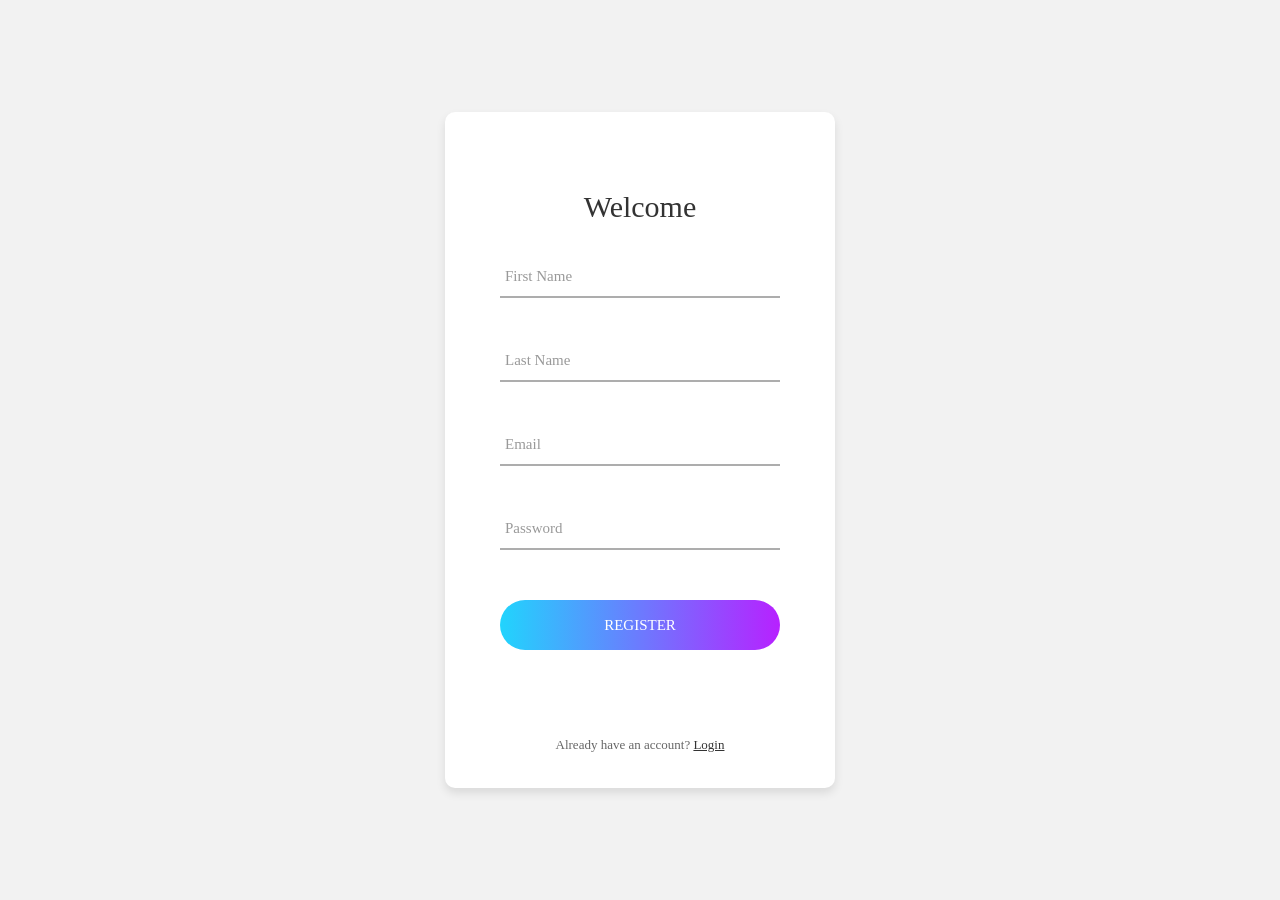
==== commit afe95912: "update" ====
--- a/register.html
+++ b/register.html
@@ -66,7 +66,7 @@
 						</div>
 					</div>
 
-					<div class="text-center p-t-115">
+					<div class="text-center p-t-85">
 						<span class="txt1">
 							Already have an account?
 						</span>
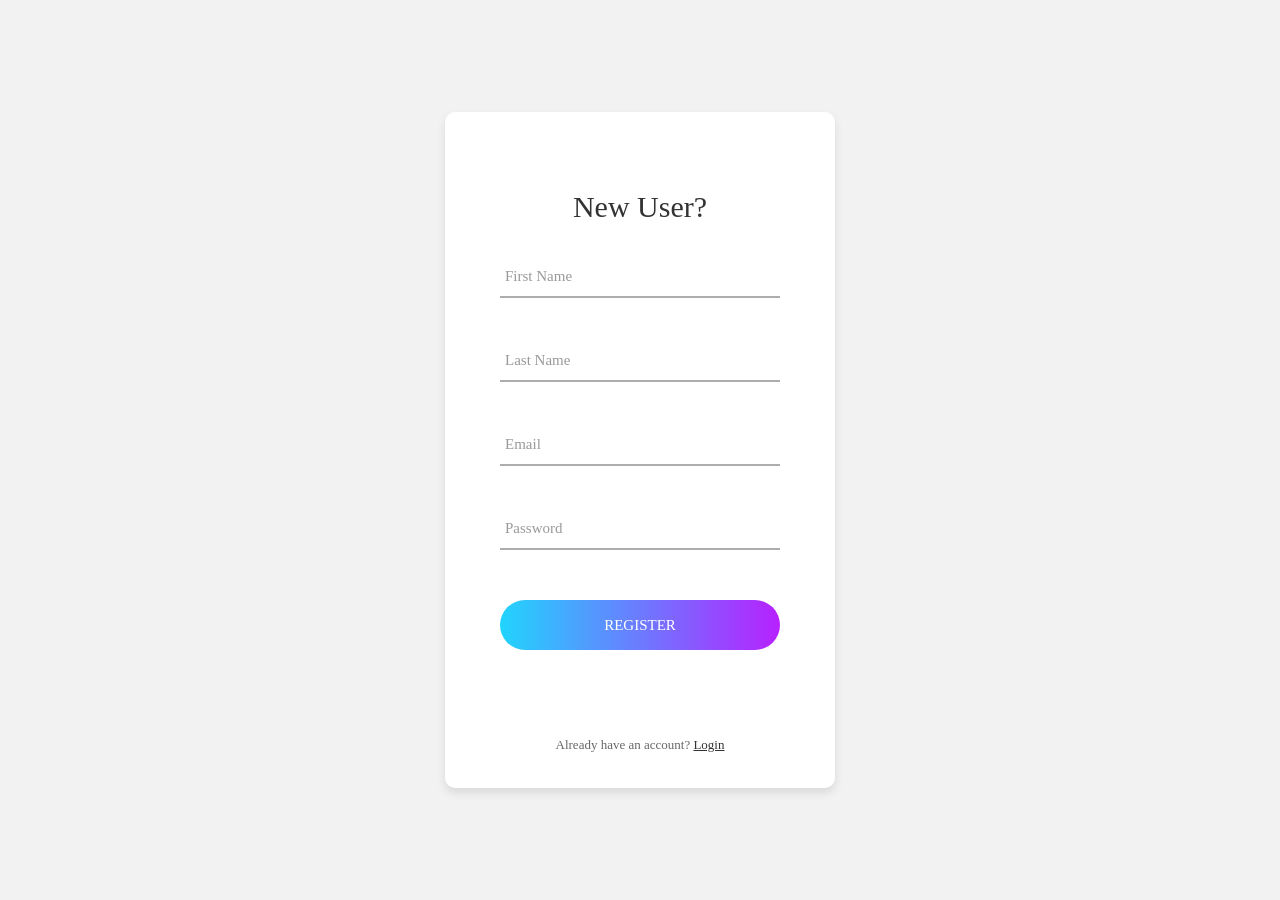
==== commit f5ac2e78: "update" ====
--- a/register.html
+++ b/register.html
@@ -32,7 +32,7 @@
 			<div class="wrap-login100">
 				<form class="login100-form validate-form">
 					<span class="login100-form-title p-b-26">
-						Welcome
+						New User?
 					</span>
 
                     <div class="wrap-input100 validate-input" data-validate = "Valid First Name is: John">
